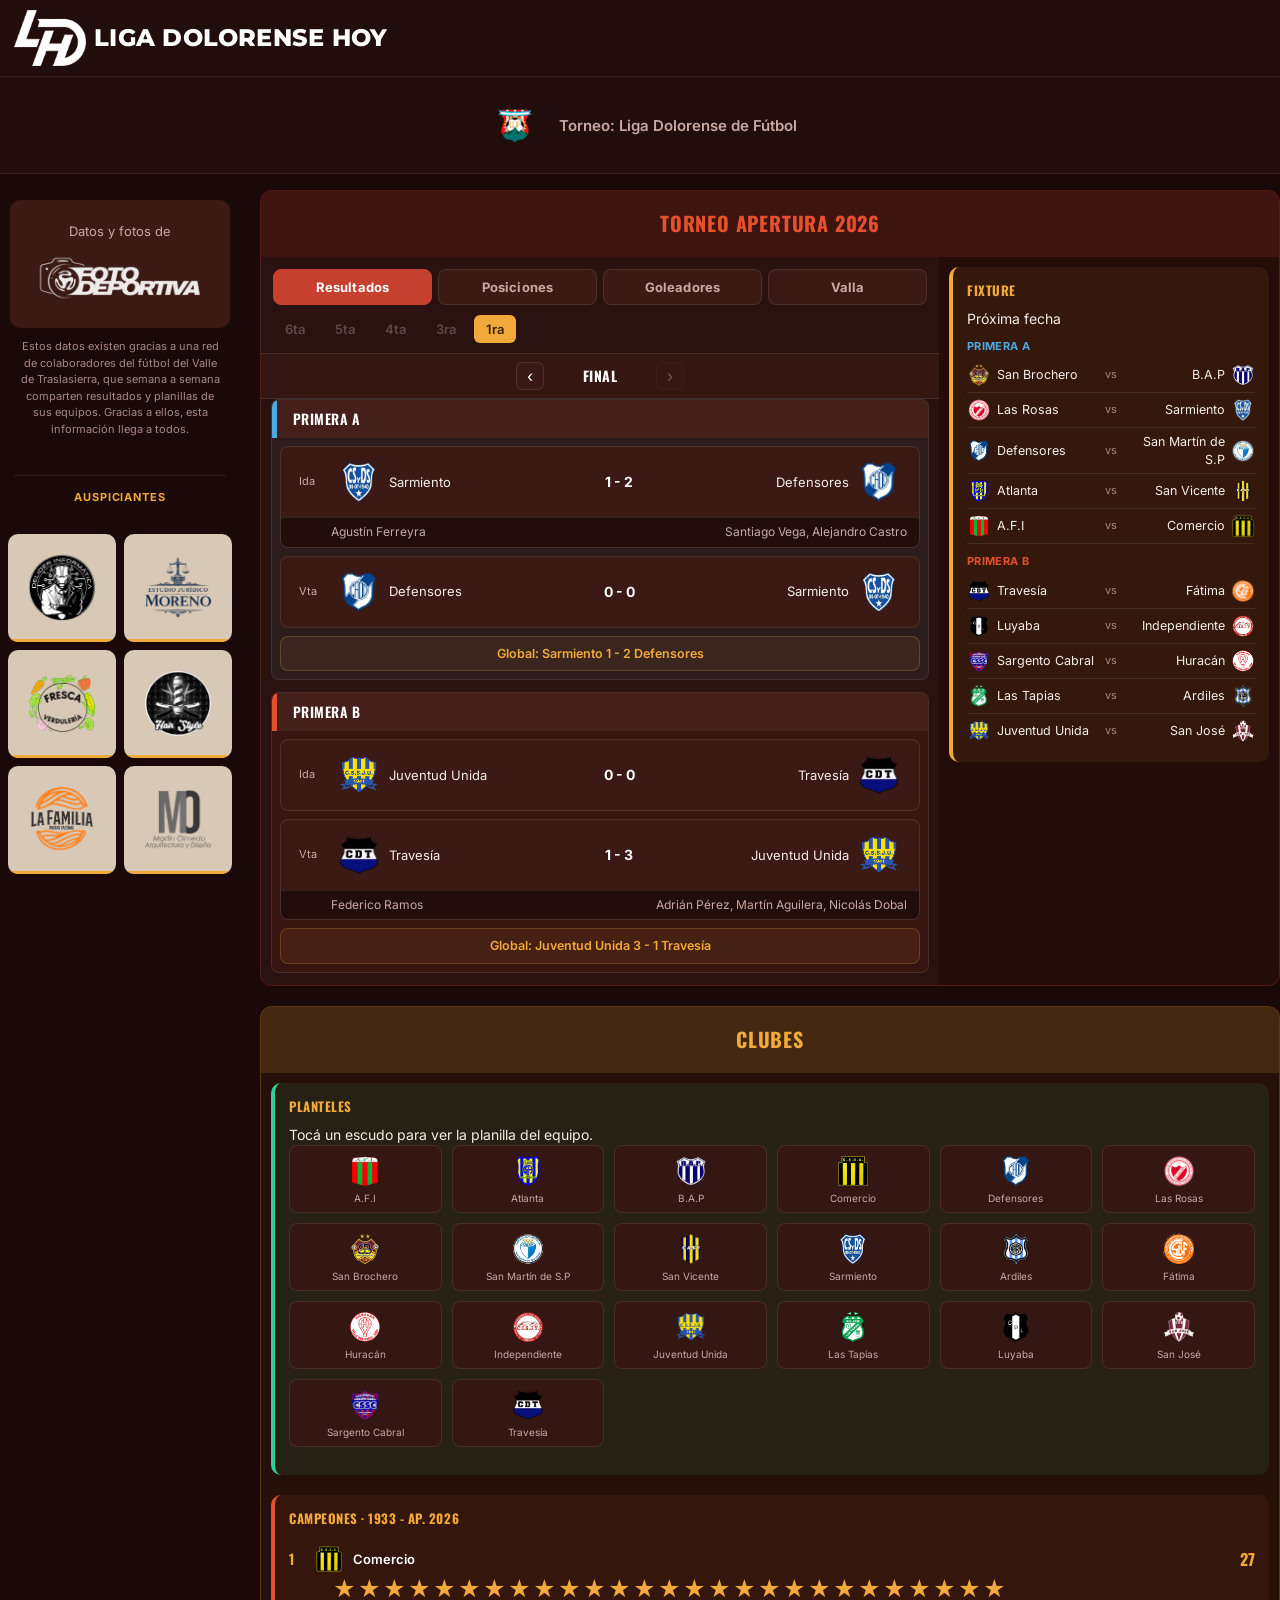
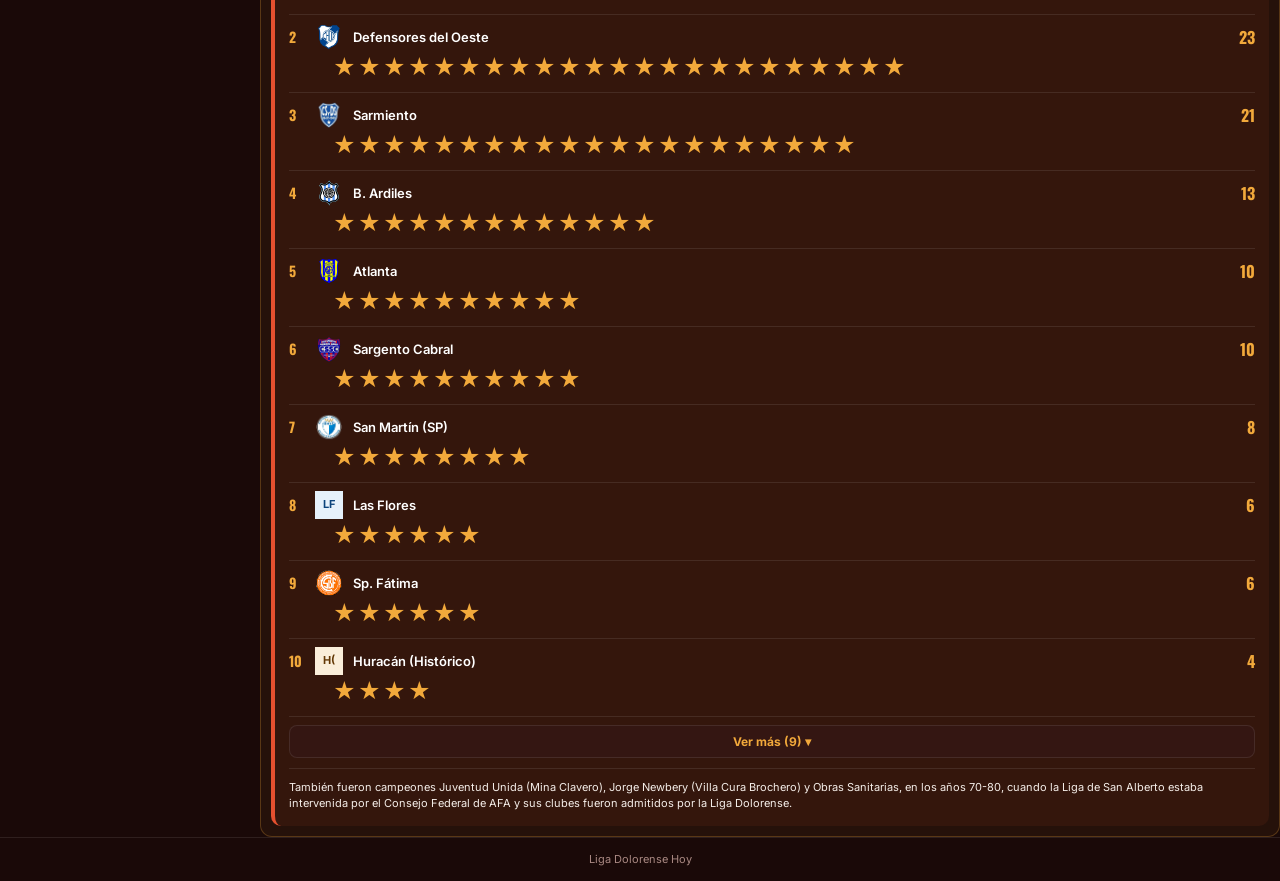
==== index.html @ d15c200b "Add files via upload" ====
<!DOCTYPE html>
<html lang="es">
<head>
<meta charset="UTF-8">
<meta name="viewport" content="width=device-width, initial-scale=1.0">
<meta name="format-detection" content="telephone=no, date=no, address=no, email=no, url=no">
<title>Liga Dolorense Hoy</title>
<link rel="icon" href="favicon.ico" sizes="any">
<link rel="icon" type="image/png" sizes="32x32" href="favicon-32x32.png">
<link rel="icon" type="image/png" sizes="16x16" href="favicon-16x16.png">
<link rel="apple-touch-icon" sizes="180x180" href="apple-touch-icon.png">
<link rel="icon" type="image/png" sizes="192x192" href="android-chrome-192x192.png">
<link rel="icon" type="image/png" sizes="512x512" href="android-chrome-512x512.png">
<link rel="preconnect" href="https://fonts.googleapis.com">
<link rel="preconnect" href="https://fonts.gstatic.com" crossorigin>
<link href="https://fonts.googleapis.com/css2?family=Oswald:wght@500;600;700&family=Montserrat:wght@700;800&family=Inter:wght@400;500;600&display=swap" rel="stylesheet">
<link rel="stylesheet" href="style.css">
</head>
<body>

<header class="site-header">
  <div class="brand">
    <div class="brand-badge"><img id="liga-logo" alt="Liga Dolorense Hoy"></div>
    <span class="brand-name">Liga Dolorense Hoy</span>
  </div>
  <button class="menu-btn" id="menu-btn" aria-label="Más contenido">☰</button>
</header>

<nav class="mobile-dropdown" id="mobile-dropdown">
  <button data-target="inicio">Inicio</button>
  <button data-target="fixture">Fixture</button>
  <button data-target="plantel">Planteles</button>
  <button data-target="campeones">Campeones</button>
</nav>

<div class="torneo-credit">
  <img id="torneo-logo" alt="Liga Dolorense de Fútbol">
  <span>Torneo: Liga Dolorense de Fútbol</span>
</div>

<div class="layout" id="layout">

  <div class="extra-panel col-fd" data-panel="fd">
    <a class="side-card fd-side-card" href="https://www.instagram.com/fotodeportiva.vd/" target="_blank" rel="noopener noreferrer" aria-label="Fotodeportiva en Instagram">
      <span>Datos y fotos de</span>
      <img id="fd-logo-desktop" alt="Fotodeportiva">
    </a>
    <p class="fd-credito">Estos datos existen gracias a una red de colaboradores del fútbol del Valle de Traslasierra, que semana a semana comparten resultados y planillas de sus equipos. Gracias a ellos, esta información llega a todos.</p>
    <div class="sponsors-label">Auspiciantes</div>
    <div class="sponsors-desktop" id="sponsors-desktop"></div>
  </div>

  <div class="torneo-group">
    <div class="group-label torneo-group-label" id="torneo-label"></div>

    <main class="main-col">
      <div class="view-toggle">
        <button data-view="resultados" class="active">Resultados</button>
        <button data-view="posiciones">Posiciones</button>
        <button data-view="goleadores">Goleadores</button>
        <button data-view="valla">Valla</button>
      </div>

      <div id="division-chips" class="division-chips"></div>

      <div id="view-root"></div>
    </main>

    <div class="extra-panel col-fixture" data-panel="fixture">
      <div class="side-card" id="fixture-card"></div>
    </div>
  </div>

  <div class="club-group">
    <div class="group-label club-group-label">Clubes</div>

    <div class="extra-panel col-cumpleanos" data-panel="cumpleanos">
      <div id="cumpleanos-card"></div>
    </div>

    <div class="extra-panel col-plantel" data-panel="plantel">
      <div class="side-card" id="plantel-card"></div>
    </div>

    <div class="extra-panel col-campeones" data-panel="campeones">
      <div class="side-card" id="campeones-card"></div>
    </div>
  </div>

  <p class="fd-credito fd-credito-mobile">Estos datos existen gracias a una red de colaboradores del fútbol del Valle de Traslasierra, que semana a semana comparten resultados y planillas de sus equipos. Gracias a ellos, esta información llega a todos.</p>
  <div class="sponsors-label sponsors-label-mobile">Auspiciantes</div>
  <div class="sponsors-mobile" id="sponsors-mobile"></div>

</div>

<footer class="site-footer">Liga Dolorense Hoy</footer>

<script src="imagenes.js"></script>
<script src="data.js"></script>
<script src="app.js"></script>
</body>
</html>
---- style.css ----
:root{
  --bg:#2A1210;
  --bg-alt:#341612;
  --panel:#3B1A16;
  --panel-alt:#45201B;
  --header:#210D0B;
  --border:rgba(255,255,255,.09);
  --text:#F5EEE9;
  --text-muted:#C9A9A2;
  --text-dim:#A98882;

  --brand-red:#C6402F;
  --brand-red-bright:#E5502F;
  --blue:#4FA8E0;
  --gold:#F2A93B;
  --gold-text:#3A2205;
  --teal:#33CE9B;
  --danger:#FF5C55;

  --sponsor-bg:rgba(233,218,198,.92);
  --sponsor-border:rgba(42,18,16,.14);

  --radius:10px;
  --font: 'Inter', -apple-system, BlinkMacSystemFont, "Segoe UI", Roboto, Helvetica, Arial, sans-serif;
  --font-display: 'Oswald', 'Arial Narrow', sans-serif;
  --font-brand: 'Montserrat', 'Oswald', sans-serif;
}

*{box-sizing:border-box;}

body{
  margin:0;
  font-family:var(--font);
  background:var(--bg);
  color:var(--text);
  font-size:14px;
  line-height:1.4;
}

/* Header */
.site-header{
  display:flex;
  align-items:center;
  justify-content:space-between;
  padding:10px 14px;
  background:var(--header);
  color:#fff;
  position:sticky;
  top:0;
  z-index:10;
  border-bottom:1px solid var(--border);
}
.site-header .brand{display:flex;align-items:center;gap:8px;flex:1;min-width:0;}
.site-header .brand-badge{
  height:32px;width:auto;background:transparent;
  display:flex;align-items:center;justify-content:center;
  overflow:visible;flex-shrink:0;
}
.site-header .brand-badge img{height:100%;width:auto;object-fit:contain;display:block;}
.site-header .brand-name{
  font-weight:800;font-size:15px;letter-spacing:0;font-family:var(--font-brand);
  text-transform:uppercase;white-space:nowrap;overflow:hidden;text-overflow:ellipsis;
}
.menu-btn{background:none;border:none;color:#fff;font-size:20px;cursor:pointer;padding:4px 6px;line-height:1;flex-shrink:0;}

/* Mobile dropdown nav */
.mobile-dropdown{
  display:none;flex-direction:column;background:var(--panel);border-bottom:1px solid var(--border);
  position:fixed;left:0;right:0;z-index:20;max-width:480px;margin:0 auto;
}
.mobile-dropdown.open{display:flex;}
.mobile-dropdown button{
  padding:13px 16px;background:none;border:none;border-bottom:1px solid var(--border);
  color:var(--text);font-family:inherit;font-size:14px;font-weight:600;text-align:left;cursor:pointer;
}
.mobile-dropdown button:last-child{border-bottom:none;}

/* Torneo credit (LDF) - now prominent, not a tiny footnote */
.torneo-credit{
  display:flex;align-items:center;justify-content:center;gap:12px;
  padding:12px 14px;background:var(--header);border-bottom:1px solid var(--border);
  font-size:13px;color:var(--text-muted);font-weight:600;
}
.torneo-credit img{height:44px;width:auto;}

/* Layout: mobile = single column. FD + Cumpleaños always visible; Fixture/Plantel/Campeones hidden until picked from the dropdown */
.layout{max-width:480px;margin:0 auto;display:flex;flex-direction:column;}
.main-col{background:var(--bg);}
.torneo-group,.club-group{display:flex;flex-direction:column;}
.group-label{
  padding:12px 16px 14px;font-family:var(--font-display);font-weight:700;font-size:13px;
  letter-spacing:.05em;text-transform:uppercase;text-align:center;
}
.torneo-group{background:rgba(198,64,47,.06);border:1px solid rgba(198,64,47,.28);border-radius:12px;margin:10px;overflow:hidden;}
.torneo-group-label{background:rgba(198,64,47,.16);color:var(--brand-red-bright);}
.club-group{background:rgba(242,169,59,.05);border:1px solid rgba(242,169,59,.25);border-radius:12px;margin:10px;overflow:hidden;}
.club-group-label{background:rgba(242,169,59,.15);color:var(--gold);}
.extra-panel{border-bottom:6px solid var(--bg-alt);}
.col-fixture,.col-plantel,.col-campeones{display:none;}
.col-fixture.mobile-shown,.col-plantel.mobile-shown,.col-campeones.mobile-shown{display:block;}

.fd-side-card{
  display:flex;flex-direction:column;align-items:center;gap:10px;
  padding:18px 14px;text-align:center;font-size:13px;color:var(--text-muted);
  text-decoration:none;
}
.fd-side-card img{height:40px;width:auto;filter:brightness(0) invert(1);opacity:.92;}

.fd-credito{
  display:none;
  margin:0;padding:0 20px 16px;text-align:center;
  font-size:11.5px;line-height:1.5;color:var(--text-dim);
}
.fd-credito.fd-credito-mobile{
  display:block;padding:20px 24px 18px;
  margin-top:14px;border-top:6px solid var(--bg-alt);
}

.sponsors-label{
  display:none;
  text-align:center;font-size:11px;font-weight:700;text-transform:uppercase;
  letter-spacing:.08em;color:var(--gold);
  padding:2px 20px 8px;border-top:1px solid var(--border);margin:0 14px;
}
.sponsors-label.sponsors-label-mobile{
  display:block;margin:0 24px;padding-top:14px;
}

/* Toggle */
.view-toggle{display:flex;gap:6px;padding:12px 12px 10px;}
.view-toggle button{
  flex:1;padding:9px 4px;border-radius:8px;border:1px solid var(--border);
  background:var(--panel);color:var(--text-muted);font-weight:700;font-size:13px;
  cursor:pointer;font-family:inherit;letter-spacing:.01em;
}
.view-toggle button.active{background:var(--brand-red);border-color:var(--brand-red);color:#fff;}

/* Division chips */
.division-chips{display:flex;gap:6px;padding:0 12px 10px;overflow-x:auto;}
.division-chips .chip{
  padding:5px 12px;border-radius:6px;font-size:13px;white-space:nowrap;
  color:var(--text-muted);cursor:pointer;flex-shrink:0;font-weight:600;
}
.division-chips .chip.active{background:var(--gold);color:var(--gold-text);}
.division-chips .chip.disabled{opacity:.35;cursor:not-allowed;}

/* Fecha switcher */
.fecha-switcher{
  display:flex;align-items:center;justify-content:center;gap:16px;
  padding:8px 12px;background:var(--bg-alt);border-top:1px solid var(--border);border-bottom:1px solid var(--border);
}
.fecha-switcher .fecha-label{font-weight:700;font-size:14px;letter-spacing:.04em;color:#fff;min-width:80px;text-align:center;font-family:var(--font-display);text-transform:uppercase;}
.fecha-arrow{
  background:var(--panel);border:1px solid var(--border);color:#fff;
  width:28px;height:28px;border-radius:6px;font-size:16px;cursor:pointer;
  display:flex;align-items:center;justify-content:center;font-family:inherit;
}
.fecha-arrow:disabled{opacity:.3;cursor:not-allowed;}

/* Category section header */
.cat-header{
  display:flex;align-items:center;justify-content:space-between;
  padding:9px 16px;font-weight:600;font-size:14px;color:#fff;
  background:var(--panel-alt);border-left:5px solid transparent;
  font-family:var(--font-display);letter-spacing:.03em;text-transform:uppercase;
}
.cat-header.cat-A{border-left-color:var(--blue);}
.cat-header.cat-B{border-left-color:var(--brand-red-bright);}
.cat-header .sub{font-weight:600;font-size:11px;opacity:.8;}

/* Match card */
.matches{padding:8px;display:flex;flex-direction:column;gap:8px;}
.match{background:var(--panel);border-radius:8px;overflow:hidden;border:1px solid var(--border);}
.match-row{display:flex;align-items:center;gap:10px;padding:10px 12px;}
.match-row .team{flex:1;font-size:13.5px;}
.match-row .team.away{text-align:right;}
.match-row .score{font-weight:700;padding:0 6px;white-space:nowrap;color:#fff;font-family:var(--font-display);font-size:15px;letter-spacing:.02em;}
.badge{
  width:40px;height:40px;flex-shrink:0;
  display:flex;align-items:center;justify-content:center;font-size:11px;font-weight:700;
  background:transparent;
}
.badge img{width:100%;height:100%;object-fit:contain;}
.scorers{display:flex;justify-content:space-between;padding:6px 12px 6px 40px;font-size:11px;color:var(--text-muted);gap:8px;background:var(--header);border-top:1px solid var(--border);}
.scorers span{flex:1;}
.scorers span.away-scorers{text-align:right;}

.empty-state{padding:28px 16px;text-align:center;color:var(--text-muted);font-size:13px;}

/* Category block wrapper */
.cat-block{border-radius:8px;overflow:hidden;margin:0 10px 12px;border:1px solid var(--border);}
.cat-block.cat-block-A{background:rgba(79,168,224,.07);}
.cat-block.cat-block-B{background:rgba(229,80,47,.07);}

/* Playoff (semifinales / final) */
.playoff-wrap{padding:8px;display:flex;flex-direction:column;gap:14px;}
.playoff-serie{display:flex;flex-direction:column;gap:8px;}
.playoff-serie-label{font-size:11px;font-weight:700;color:var(--gold);text-transform:uppercase;letter-spacing:.03em;}
.playoff-leg-card{margin:0;}
.playoff-leg{display:flex;align-items:center;gap:8px;padding:10px 12px;}
.playoff-leg .leg-tag{width:30px;font-size:11px;color:var(--text-muted);flex-shrink:0;}
.playoff-leg .team{flex:1;font-size:13px;}
.playoff-leg .team.away{text-align:right;}
.playoff-leg .score{font-weight:700;padding:0 6px;color:#fff;white-space:nowrap;}
.playoff-leg .team-tbd{flex:1;color:var(--text-dim);font-style:italic;font-size:12px;}
.playoff-global{padding:8px 12px;font-size:12.5px;font-weight:600;color:var(--gold);background:rgba(242,169,59,.08);border:1px solid rgba(242,169,59,.22);border-radius:8px;text-align:center;}

/* Tables */
.table-scroll{overflow-x:auto;}
table.pos-table{width:100%;border-collapse:collapse;font-size:12px;}
table.pos-table th{
  text-align:center;font-size:10px;color:var(--text-dim);font-weight:700;
  padding:7px 4px;text-transform:uppercase;letter-spacing:.02em;
  border-bottom:1px solid var(--border);background:var(--bg-alt);
}
table.pos-table th.col-equipo{text-align:left;padding-left:10px;}
table.pos-table td{padding:7px 4px;text-align:center;white-space:nowrap;color:var(--text-dim);font-size:11.5px;}
table.pos-table td.col-equipo{text-align:left;padding-left:6px;color:var(--text);font-size:13px;}
table.pos-table td.col-pts{font-weight:700;color:var(--gold);font-size:15px;font-family:var(--font-display);}
table.pos-table tr{background:transparent;border-bottom:1px solid var(--border);}
table.pos-table tr:last-child{border-bottom:none;}
.team-cell{display:flex;align-items:center;gap:8px;}
.team-cell .badge{width:32px;height:32px;}
.club-cell{display:flex;align-items:center;gap:8px;}
.club-cell .badge{width:28px;height:28px;}

.rank-badge{
  display:inline-flex;align-items:center;justify-content:center;
  width:22px;height:22px;border-radius:6px;font-weight:700;color:var(--text-muted);
  background:transparent;
}
.rank-badge.playoff{background:var(--teal);color:#04241A;}
.rank-badge.ascenso{background:var(--gold);color:var(--gold-text);}
.rank-badge.descenso{background:var(--danger);color:#fff;}

.legend{display:flex;align-items:center;gap:8px;padding:8px 16px 14px;font-size:12px;color:var(--text-muted);font-weight:600;background:var(--panel);}
.legend .rank-badge{width:20px;height:20px;}

.section-label{padding:9px 16px;font-weight:600;font-size:13px;background:var(--header);color:var(--gold);letter-spacing:.05em;text-transform:uppercase;font-family:var(--font-display);}
.section-note{padding:6px 16px 10px;font-size:11px;color:var(--text-dim);font-style:italic;background:var(--bg-alt);}

.anual-block{
  margin:14px 10px 4px;border:1px solid rgba(242,169,59,.5);border-radius:10px;overflow:hidden;
  background:rgba(242,169,59,.05);
}
.anual-block .section-label{background:rgba(242,169,59,.16);border-bottom:1px solid rgba(242,169,59,.3);}
.anual-cat-header{
  display:flex;align-items:center;gap:8px;padding:8px 16px;font-weight:700;font-size:13px;color:#fff;
}
.anual-cat-header .dot{width:9px;height:9px;border-radius:50%;flex-shrink:0;}
.anual-cat-header .dot.dot-A{background:var(--blue);}
.anual-cat-header .dot.dot-B{background:var(--brand-red-bright);}

/* Side cards (used in dashboard columns) */
.side-card{padding:14px;border-radius:var(--radius);background:var(--panel);margin:10px;}
.side-card h3{margin:0 0 10px;font-size:13px;text-transform:uppercase;letter-spacing:.04em;color:var(--gold);font-family:var(--font-display);}
.side-card .item{padding:8px 0;border-bottom:1px solid var(--border);}
.side-card .item:last-child{border-bottom:none;}
.side-card .item .titulo{font-weight:600;font-size:13px;color:#fff;}
.side-card .item .meta{font-size:11px;color:var(--text-muted);margin-top:2px;}
.side-card .item .cuerpo{font-size:12px;color:var(--text-muted);margin-top:4px;}

#fixture-card{background:rgba(242,169,59,.08);border-left:4px solid var(--gold);}
#plantel-card{background:rgba(51,206,155,.08);border-left:4px solid var(--teal);}
#campeones-card{background:rgba(229,80,47,.08);border-left:4px solid var(--brand-red-bright);}

.palmares-row{display:flex;align-items:center;gap:10px;}
.palmares-row .palmares-rank{width:16px;font-weight:700;color:var(--gold);font-family:var(--font-display);}
.palmares-row .titulo{flex:1;}
.palmares-row .palmares-count{font-size:11px;color:var(--text-muted);white-space:nowrap;}

.campeones-stars{
  display:none;color:var(--gold);font-size:11px;letter-spacing:1px;line-height:1.6;
  padding-left:44px;word-break:break-all;
}
#campeones-card .palmares-count{font-weight:800;color:var(--gold);font-family:var(--font-display);}

/* Valla menos vencida (vista principal) */
.valla-list{padding:6px 16px 12px;}
.valla-list .palmares-row{padding:8px 0;border-bottom:1px solid var(--border);}
.valla-list .palmares-row:last-child{border-bottom:none;}
.valla-list .titulo{font-weight:600;font-size:13.5px;color:#fff;}
.valla-list .palmares-count{font-size:12px;color:var(--text-muted);white-space:nowrap;}
.valla-list .palmares-row:first-child .palmares-rank,
.valla-list .palmares-row:first-child .palmares-count{color:var(--gold);}

.fixture-cat-label{font-size:11px;font-weight:700;text-transform:uppercase;letter-spacing:.03em;color:var(--text-muted);margin:10px 0 4px;}
.fixture-cat-label:first-child{margin-top:0;}
.fixture-cat-label.cat-A{color:var(--blue);}
.fixture-cat-label.cat-B{color:var(--brand-red-bright);}
.fixture-row{display:flex;align-items:center;gap:6px;padding:5px 0;border-bottom:1px solid var(--border);font-size:12.5px;}
.fixture-row:last-child{border-bottom:none;}
.fixture-row .team{flex:1;}
.fixture-row .team.away{text-align:right;}
.fixture-row .vs{color:var(--text-dim);font-size:11px;padding:0 2px;}

.cumpleanos-card{
  margin:10px;padding:14px 16px;border-radius:var(--radius);
  background:var(--panel);text-align:center;
}
.cumple-fecha{font-family:var(--font-display);font-weight:600;font-size:13px;letter-spacing:.04em;color:#fff;text-transform:uppercase;}
.cumpleanos-card .eyebrow{font-size:14px;font-weight:700;color:var(--gold);margin-top:6px;}
.cumple-note{font-size:10.5px;color:var(--text-dim);font-style:italic;margin-top:2px;margin-bottom:8px;}
.cumple-list{text-align:left;border-top:1px solid var(--border);}
.cumple-row{padding:8px 4px;border-bottom:1px solid var(--border);font-size:13px;color:var(--text-muted);}
.cumple-row:last-child{border-bottom:none;}
.cumple-nombre{font-weight:700;color:#fff;}

.campeones-nota{margin-top:10px;padding-top:10px;border-top:1px solid var(--border);font-size:11px;line-height:1.5;}
.ver-mas-btn{
  width:100%;margin-top:8px;padding:8px;border-radius:8px;border:1px solid var(--border);
  background:var(--bg-alt);color:var(--gold);font-weight:700;font-size:12px;
  cursor:pointer;font-family:inherit;
}

/* Planteles: crest grid */
.plantel-grid{display:grid;grid-template-columns:repeat(4,1fr);gap:10px;}
.plantel-crest-btn{
  display:flex;flex-direction:column;align-items:center;gap:4px;padding:8px 4px;
  border-radius:8px;border:1px solid var(--border);background:var(--bg-alt);
  cursor:pointer;font-family:inherit;color:var(--text-muted);font-size:10px;text-align:center;
}
.plantel-crest-btn.active{border-color:var(--gold);background:rgba(242,169,59,.12);color:#fff;}
.plantel-crest-btn .badge{width:34px;height:34px;}
.plantel-result{margin-top:14px;}
.plantel-result .empty-state{padding:16px 0;}
.plantel-result h4{margin:0 0 8px;font-family:var(--font-display);font-size:14px;color:#fff;text-transform:uppercase;}

.sponsor-card{
  display:flex;align-items:center;justify-content:center;position:relative;
  background:var(--sponsor-bg);border-radius:10px;
  overflow:hidden;aspect-ratio:1/1;
}
.sponsor-card::after{
  content:'';position:absolute;left:0;right:0;bottom:0;height:3px;background:var(--gold);
}
.sponsor-card img{width:68%;height:68%;object-fit:contain;display:block;}

/* Mobile: sponsors en una sola fila, se achican para que entren todos (hoy 6) */
.sponsors-mobile{
  display:flex;flex-wrap:nowrap;justify-content:center;align-items:center;
  gap:5px;padding:18px 6px 8px;
}
.sponsors-mobile .sponsor-card{flex:1 1 0;min-width:0;max-width:78px;}

/* Desktop: sponsors debajo del Fixture, en grilla de 2 columnas cuadradas */
.sponsors-desktop{display:none;}

.site-footer{
  padding:14px 16px;border-top:1px solid var(--border);
  color:var(--text-dim);font-size:11px;text-align:center;
}

/* ===== Desktop: two-column fallback (medium width) ===== */
@media (min-width:860px){
  body{background:#1A0908;}
  .site-header .brand-badge{height:56px;}
  .site-header .brand-name{font-size:24px;letter-spacing:.01em;white-space:normal;}
  .torneo-credit{padding:16px;font-size:15px;}
  .torneo-credit img{height:64px;}
  .campeones-stars{display:block;font-size:22px;line-height:1.5;letter-spacing:2px;}
  .campeones-bar-wrap{display:none;}
  #campeones-card .palmares-count{font-size:16px !important;}
  .mobile-dropdown{display:none !important;}
  .col-fixture,.col-plantel,.col-campeones{display:block;}
  .layout{
    max-width:1180px;
    display:grid;
    grid-template-columns:220px 1fr;
    grid-template-areas:
      "fd torneo"
      "fd club";
    gap:20px;
    align-items:start;
    padding-top:16px;
  }
  .col-fd{grid-area:fd;}
  .torneo-group{grid-area:torneo;margin:0;}
  .club-group{grid-area:club;margin:0;}

  .torneo-group{
    display:grid;
    grid-template-columns:1fr 320px;
    grid-template-areas:
      "label label"
      "main fixture";
  }
  .main-col{grid-area:main;border-radius:0;overflow:hidden;}
  .col-fixture{grid-area:fixture;}
  .torneo-group-label{grid-area:label;font-size:20px;padding:18px 16px 20px;letter-spacing:.04em;}
  .club-group-label{font-size:20px;padding:18px 16px 20px;letter-spacing:.04em;}

  .club-group{display:block;}

  /* Sponsors: mobile row oculto, en desktop van bajo Fotodeportiva en grilla 2x2 (cajas cuadradas) */
  .sponsors-mobile{display:none;}
  .sponsors-desktop{
    display:grid;grid-template-columns:1fr 1fr;gap:8px;
    padding:14px 8px 4px;margin-top:6px;
  }

  .extra-panel{display:block !important;border-bottom:none;overflow:hidden;}
  .fd-strip{display:none;}
  .fd-side-card{
    display:flex;flex-direction:column;align-items:center;gap:10px;
    padding:22px 14px;text-align:center;font-size:13px;color:var(--text-muted);
  }
  .fd-side-card img{height:56px;width:auto;filter:brightness(0) invert(1);opacity:.92;}
  .fd-credito{padding:0 16px 16px;font-size:11px;display:block;}
  .fd-credito.fd-credito-mobile{display:none;}
  .sponsors-label{display:block;margin-top:22px;padding-top:14px;}
  .sponsors-label.sponsors-label-mobile{display:none;}
  .menu-btn{display:none;}

  .match-row .team{font-size:15px;}
  .match-row .score{font-size:16px;}
  .badge{width:44px;height:44px;}
  .team-cell .badge{width:34px;height:34px;}
  table.pos-table td{font-size:13px;padding:9px 6px;}
  table.pos-table td.col-equipo{font-size:14.5px;}
  table.pos-table td.col-pts{font-size:16px;}
  .match-row{padding:13px 18px;}
  .playoff-leg{padding:13px 18px;}
  .scorers{padding-left:50px;font-size:12px;}
}

/* ===== Desktop: wide dashboard ===== */
@media (min-width:1150px){
  .layout{
    max-width:1320px;
    grid-template-columns:240px 1fr;
  }
  .torneo-group{grid-template-columns:1fr 340px;}
  .col-plantel .plantel-grid{grid-template-columns:repeat(6,1fr);}
}
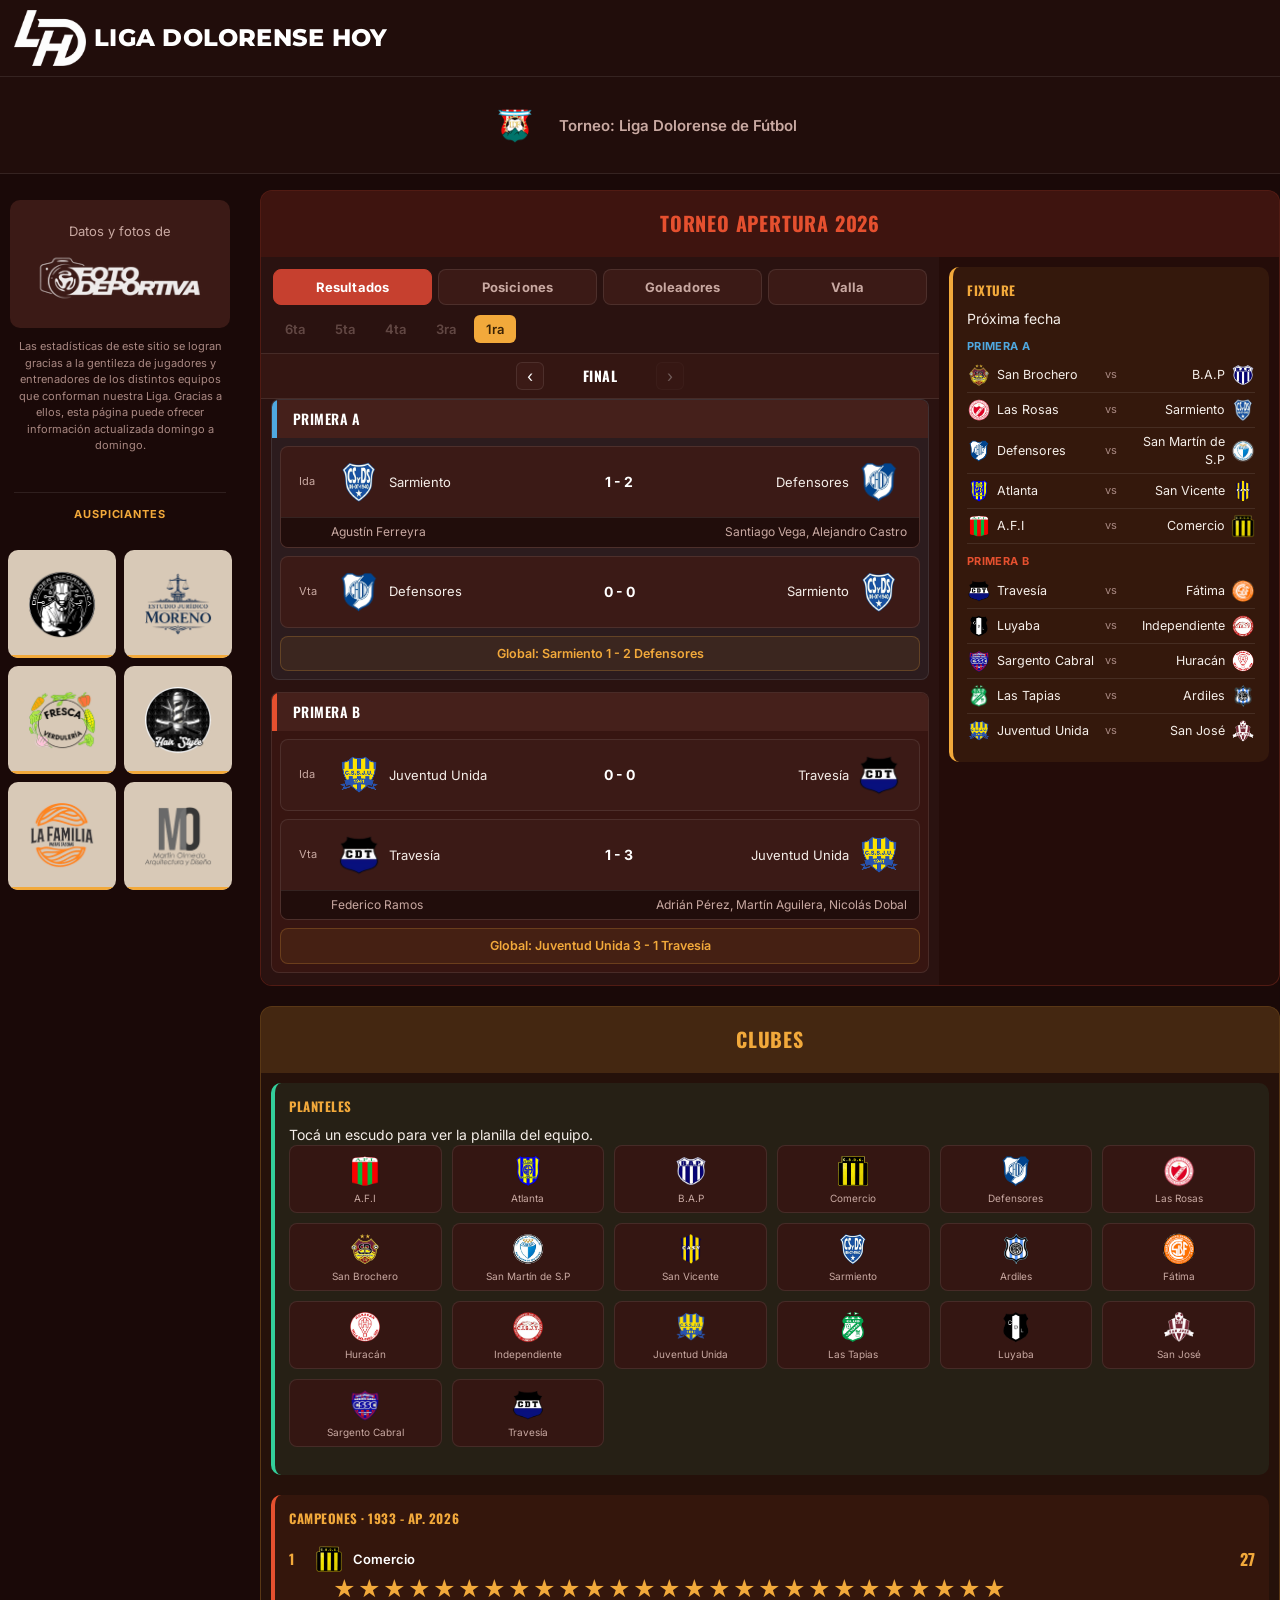
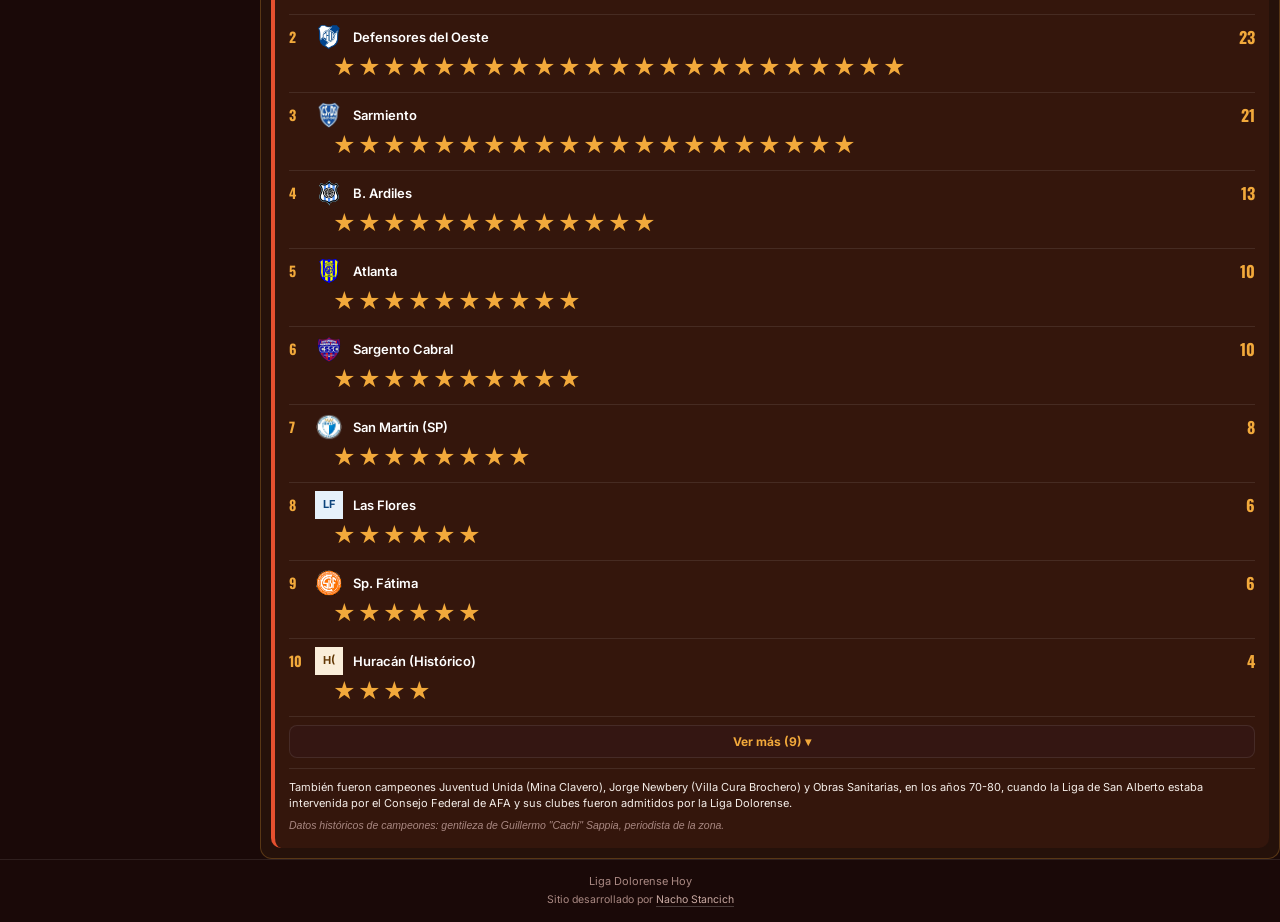
==== commit 2eee9d9c: "Add files via upload" ====
--- a/index.html
+++ b/index.html
@@ -4,7 +4,18 @@
 <meta charset="UTF-8">
 <meta name="viewport" content="width=device-width, initial-scale=1.0">
 <meta name="format-detection" content="telephone=no, date=no, address=no, email=no, url=no">
-<title>Liga Dolorense Hoy</title>
+<title>Liga Dolorense Hoy | Resultados, Posiciones y Fixture del Fútbol de Villa Dolores</title>
+<meta name="description" content="Resultados, tabla de posiciones, goleadores y fixture del fútbol amateur de Villa Dolores y el Valle de Traslasierra. Torneo Apertura y Clausura 2026 de la Liga Dolorense de Fútbol.">
+<link rel="canonical" href="https://ligadolorensehoy.com.ar/">
+
+<meta property="og:type" content="website">
+<meta property="og:url" content="https://ligadolorensehoy.com.ar/">
+<meta property="og:title" content="Liga Dolorense Hoy | Resultados y Posiciones del Fútbol de Villa Dolores">
+<meta property="og:description" content="Resultados, posiciones, goleadores y fixture del fútbol amateur de Villa Dolores y el Valle de Traslasierra.">
+<meta property="og:image" content="https://ligadolorensehoy.com.ar/android-chrome-512x512.png">
+<meta property="og:locale" content="es_AR">
+<meta name="twitter:card" content="summary">
+
 <link rel="icon" href="favicon.ico" sizes="any">
 <link rel="icon" type="image/png" sizes="32x32" href="favicon-32x32.png">
 <link rel="icon" type="image/png" sizes="16x16" href="favicon-16x16.png">
@@ -45,7 +56,7 @@
       <span>Datos y fotos de</span>
       <img id="fd-logo-desktop" alt="Fotodeportiva">
     </a>
-    <p class="fd-credito">Estos datos existen gracias a una red de colaboradores del fútbol del Valle de Traslasierra, que semana a semana comparten resultados y planillas de sus equipos. Gracias a ellos, esta información llega a todos.</p>
+    <p class="fd-credito">Las estadísticas de este sitio se logran gracias a la gentileza de jugadores y entrenadores de los distintos equipos que conforman nuestra Liga. Gracias a ellos, esta página puede ofrecer información actualizada domingo a domingo.</p>
     <div class="sponsors-label">Auspiciantes</div>
     <div class="sponsors-desktop" id="sponsors-desktop"></div>
   </div>
@@ -87,13 +98,16 @@
     </div>
   </div>
 
-  <p class="fd-credito fd-credito-mobile">Estos datos existen gracias a una red de colaboradores del fútbol del Valle de Traslasierra, que semana a semana comparten resultados y planillas de sus equipos. Gracias a ellos, esta información llega a todos.</p>
+  <p class="fd-credito fd-credito-mobile">Las estadísticas de este sitio se logran gracias a la gentileza de jugadores y entrenadores de los distintos equipos que conforman nuestra Liga. Gracias a ellos, esta página puede ofrecer información actualizada domingo a domingo.</p>
   <div class="sponsors-label sponsors-label-mobile">Auspiciantes</div>
   <div class="sponsors-mobile" id="sponsors-mobile"></div>
 
 </div>
 
-<footer class="site-footer">Liga Dolorense Hoy</footer>
+<footer class="site-footer">
+  <div>Liga Dolorense Hoy</div>
+  <div class="footer-credito">Sitio desarrollado por <a href="https://www.instagram.com/nacho.stancich/" target="_blank" rel="noopener noreferrer">Nacho Stancich</a></div>
+</footer>
 
 <script src="imagenes.js"></script>
 <script src="data.js"></script>
--- a/style.css
+++ b/style.css
@@ -307,6 +307,7 @@
 .cumple-nombre{font-weight:700;color:#fff;}
 
 .campeones-nota{margin-top:10px;padding-top:10px;border-top:1px solid var(--border);font-size:11px;line-height:1.5;}
+.campeones-credito{margin-top:6px;font-size:10.5px;line-height:1.5;color:var(--text-dim);font-style:italic;}
 .ver-mas-btn{
   width:100%;margin-top:8px;padding:8px;border-radius:8px;border:1px solid var(--border);
   background:var(--bg-alt);color:var(--gold);font-weight:700;font-size:12px;
@@ -350,6 +351,9 @@
   padding:14px 16px;border-top:1px solid var(--border);
   color:var(--text-dim);font-size:11px;text-align:center;
 }
+.footer-credito{margin-top:4px;font-size:10.5px;}
+.footer-credito a{color:var(--text-muted);text-decoration:none;border-bottom:1px solid rgba(255,255,255,.2);}
+.footer-credito a:hover{color:var(--gold);border-color:var(--gold);}
 
 /* ===== Desktop: two-column fallback (medium width) ===== */
 @media (min-width:860px){
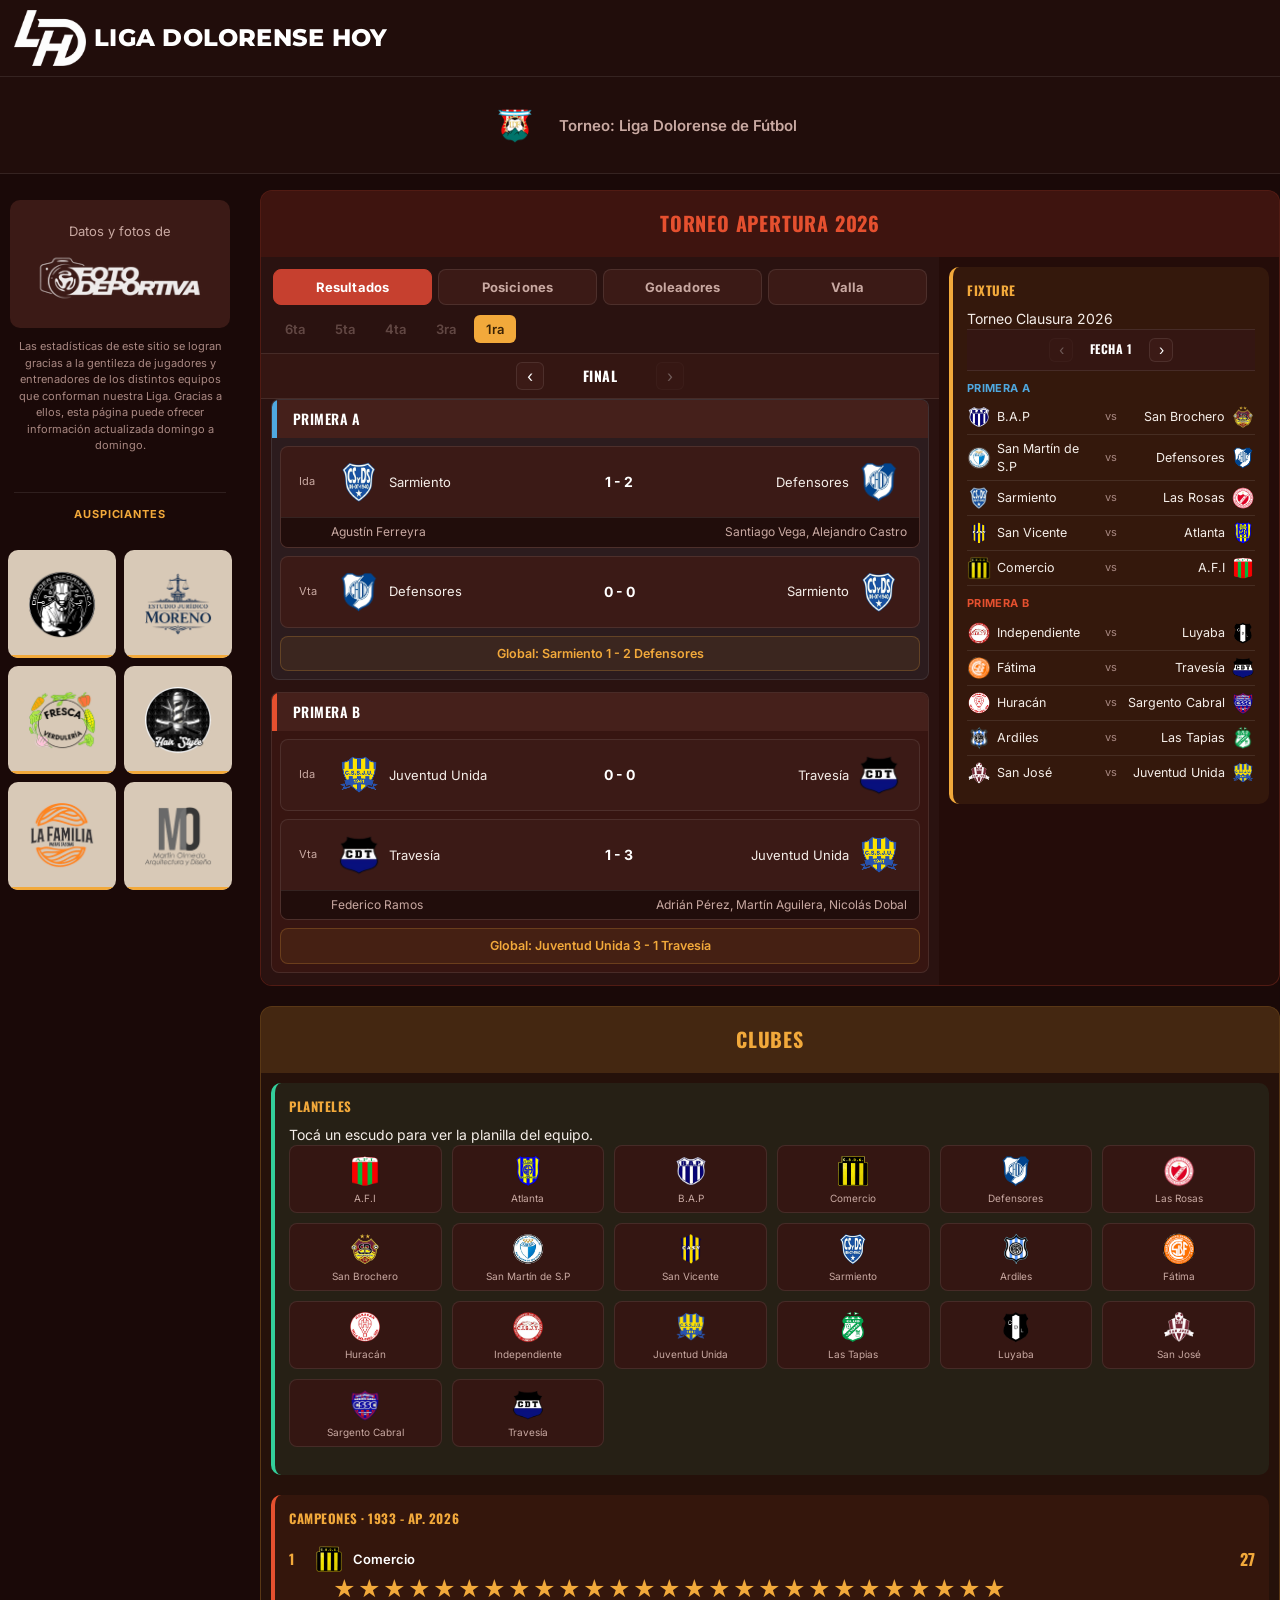
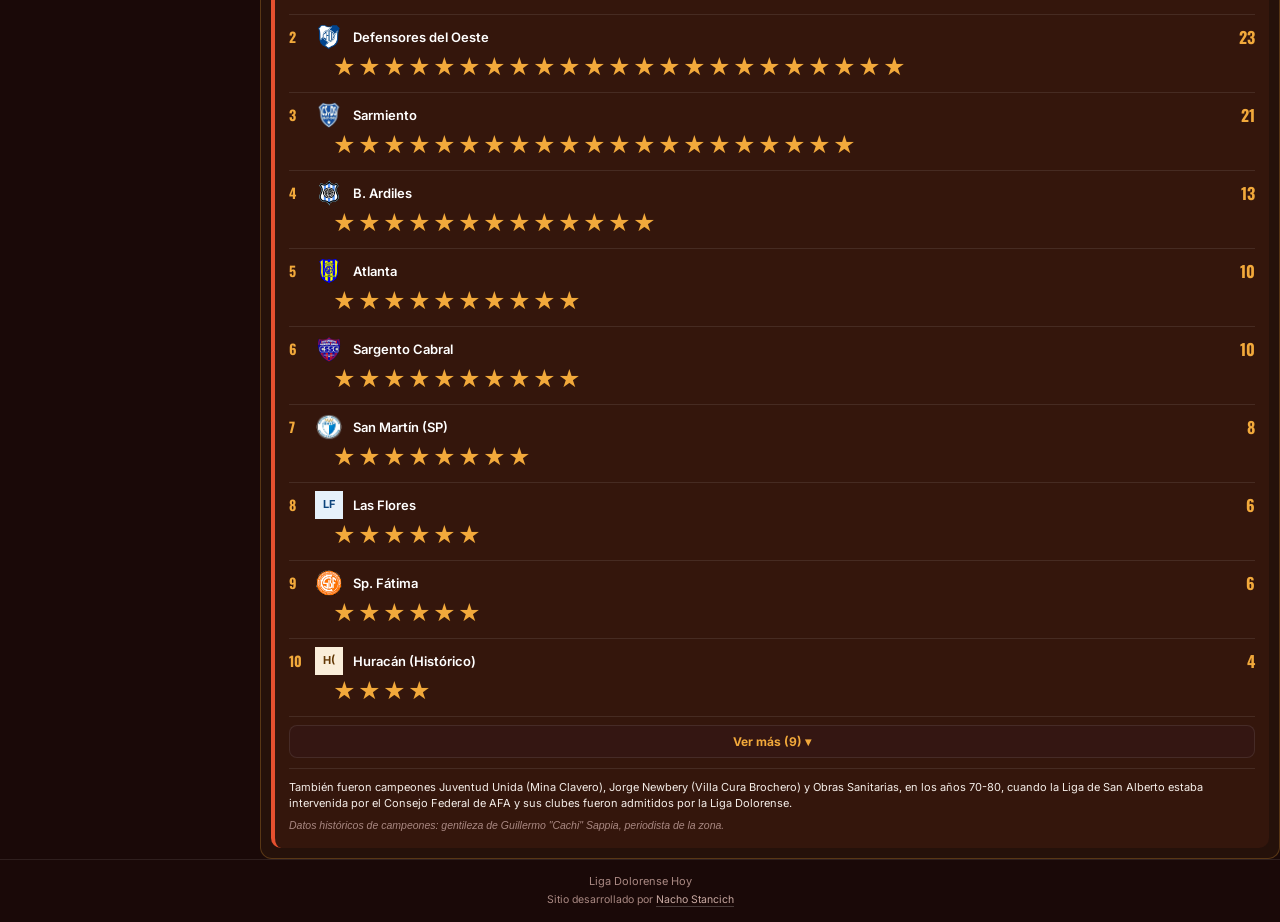
==== commit 046200dd: "Add files via upload" ====
--- a/index.html
+++ b/index.html
@@ -1,6 +1,14 @@
 <!DOCTYPE html>
 <html lang="es">
 <head>
+<!-- Google tag (gtag.js) -->
+<script async src="https://www.googletagmanager.com/gtag/js?id=G-EW9B94F64M"></script>
+<script>
+  window.dataLayer = window.dataLayer || [];
+  function gtag(){dataLayer.push(arguments);}
+  gtag('js', new Date());
+  gtag('config', 'G-EW9B94F64M');
+</script>
 <meta charset="UTF-8">
 <meta name="viewport" content="width=device-width, initial-scale=1.0">
 <meta name="format-detection" content="telephone=no, date=no, address=no, email=no, url=no">
--- a/style.css
+++ b/style.css
@@ -156,6 +156,10 @@
   display:flex;align-items:center;justify-content:center;font-family:inherit;
 }
 .fecha-arrow:disabled{opacity:.3;cursor:not-allowed;}
+
+.fixture-fecha-switcher{gap:10px;padding:8px;margin:0 0 4px;}
+.fixture-fecha-switcher .fecha-label{min-width:56px;font-size:12px;}
+.fixture-fecha-switcher .fecha-arrow{width:24px;height:24px;font-size:14px;}
 
 /* Category section header */
 .cat-header{
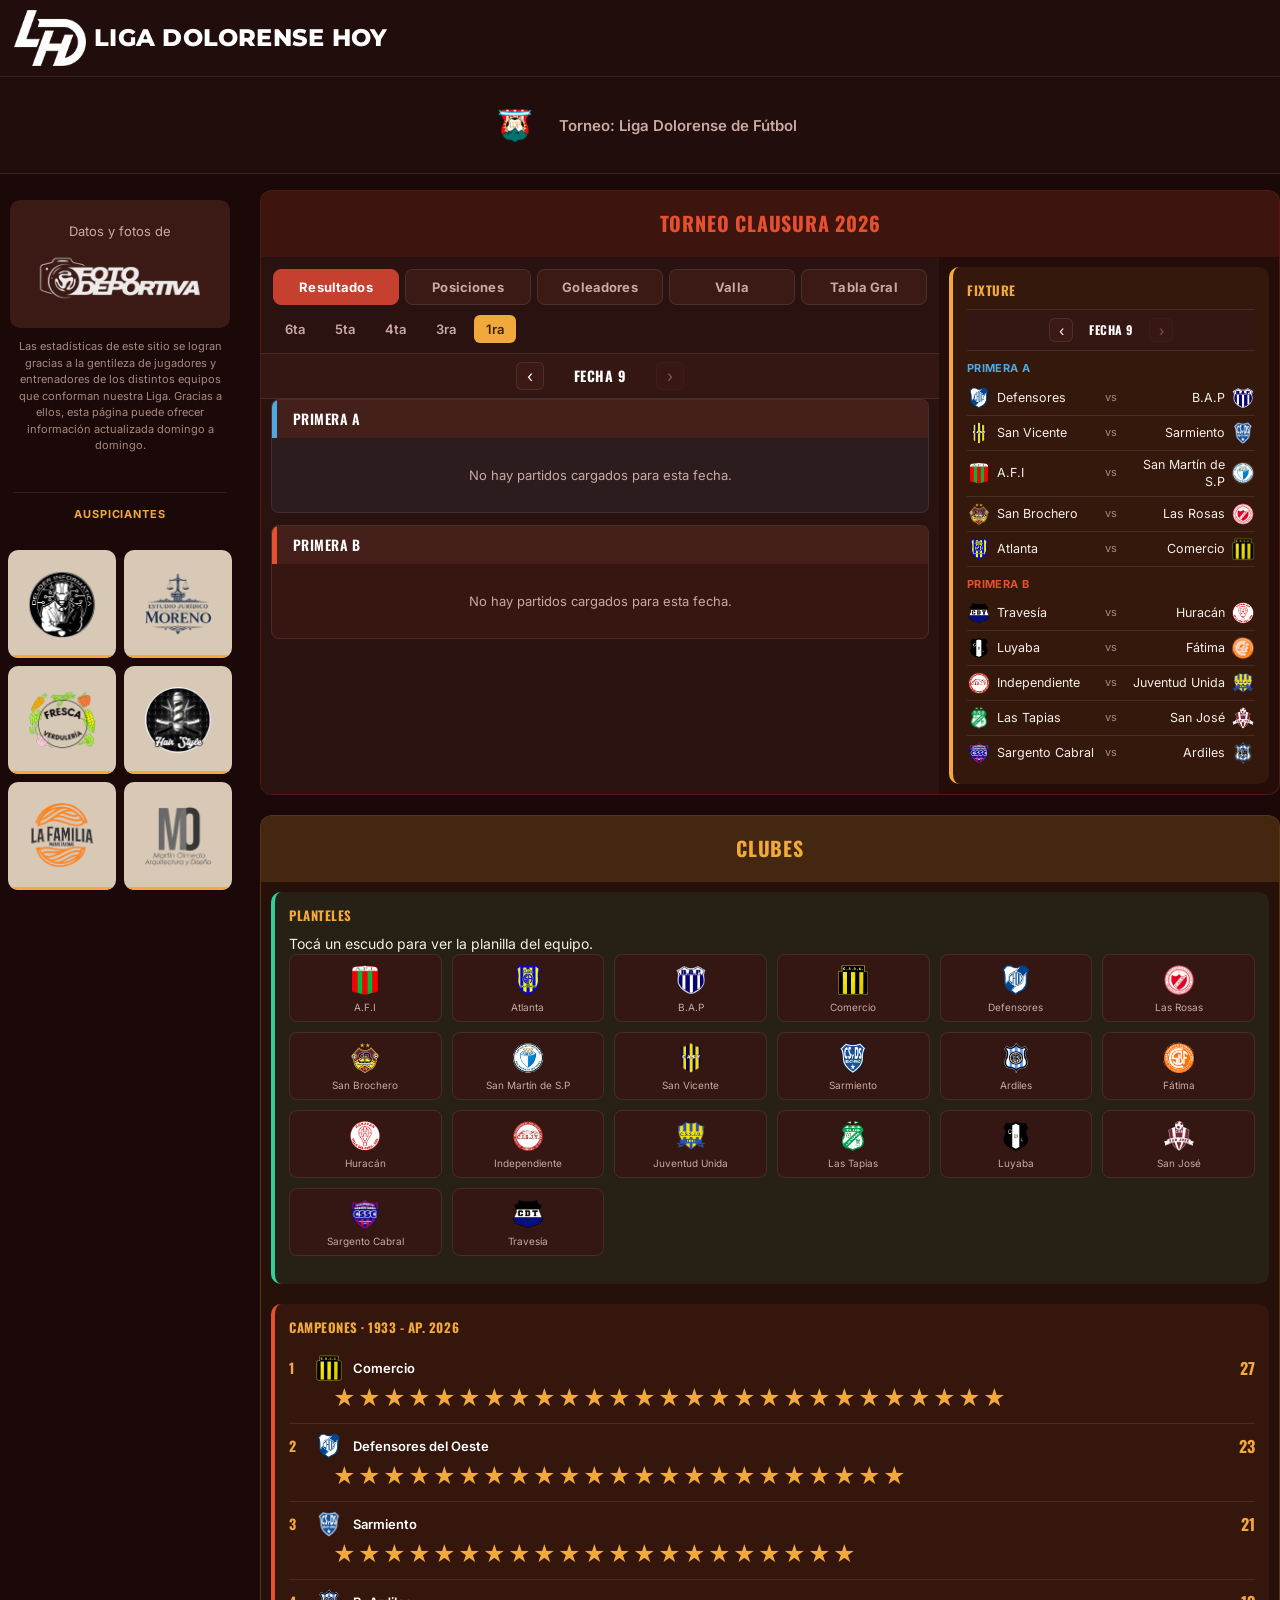
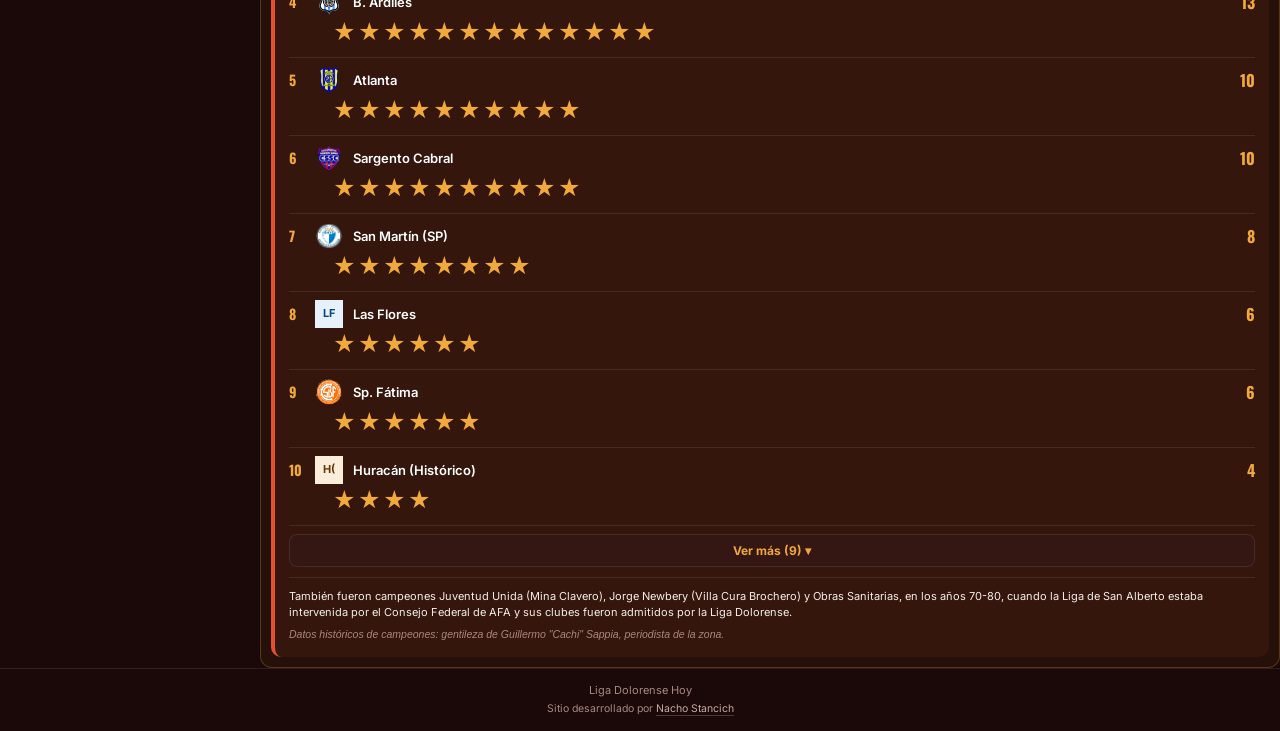
==== commit 75625736: "Add files via upload" ====
--- a/index.html
+++ b/index.html
@@ -78,6 +78,7 @@
         <button data-view="posiciones">Posiciones</button>
         <button data-view="goleadores">Goleadores</button>
         <button data-view="valla">Valla</button>
+        <button data-view="sumatoria">Tabla Gral</button>
       </div>
 
       <div id="division-chips" class="division-chips"></div>
--- a/style.css
+++ b/style.css
@@ -175,6 +175,9 @@
 /* Match card */
 .matches{padding:8px;display:flex;flex-direction:column;gap:8px;}
 .match{background:var(--panel);border-radius:8px;overflow:hidden;border:1px solid var(--border);}
+.match.match-suspendido{border-color:rgba(242,169,59,.5);background:rgba(242,169,59,.05);}
+.score-suspendido{font-size:11px;font-weight:700;letter-spacing:.04em;color:var(--gold);white-space:nowrap;}
+.match-nota{padding:6px 12px 8px;font-size:11px;font-style:italic;color:var(--gold);border-top:1px solid var(--border);}
 .match-row{display:flex;align-items:center;gap:10px;padding:10px 12px;}
 .match-row .team{flex:1;font-size:13.5px;}
 .match-row .team.away{text-align:right;}
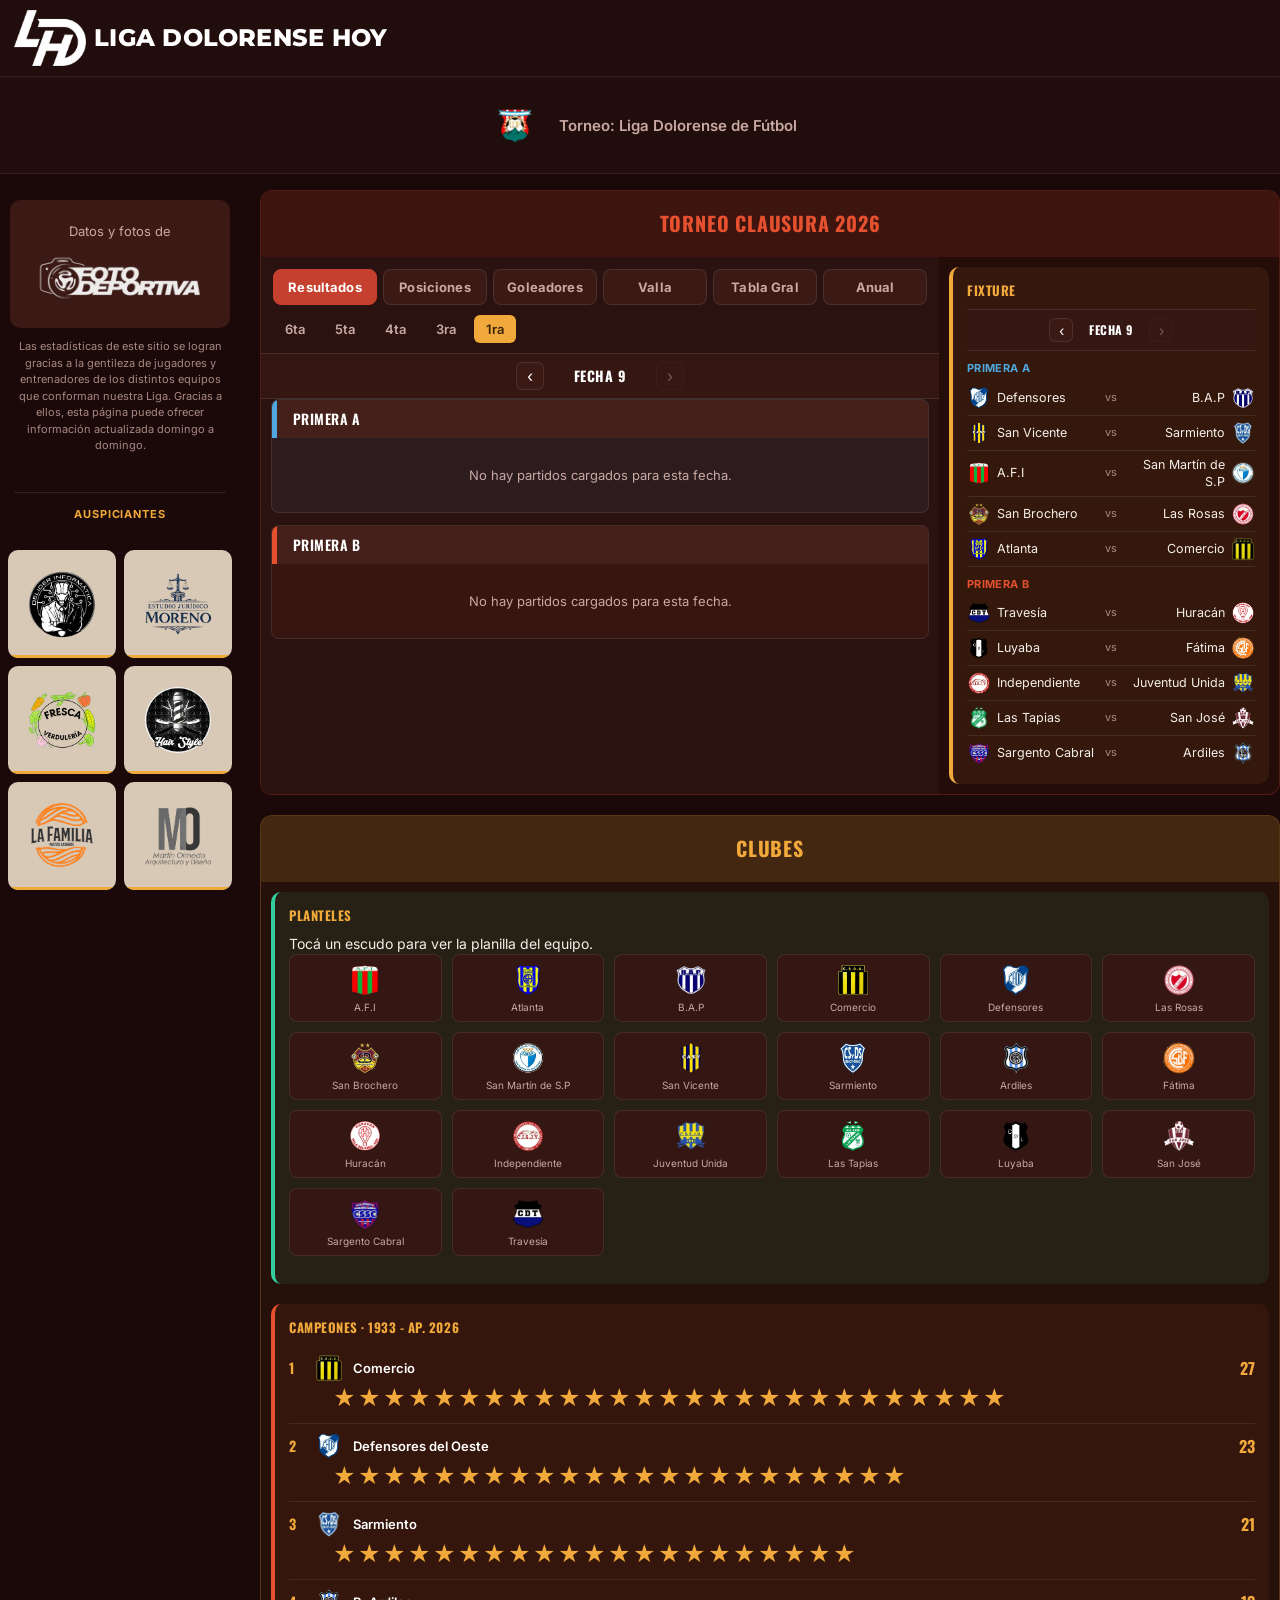
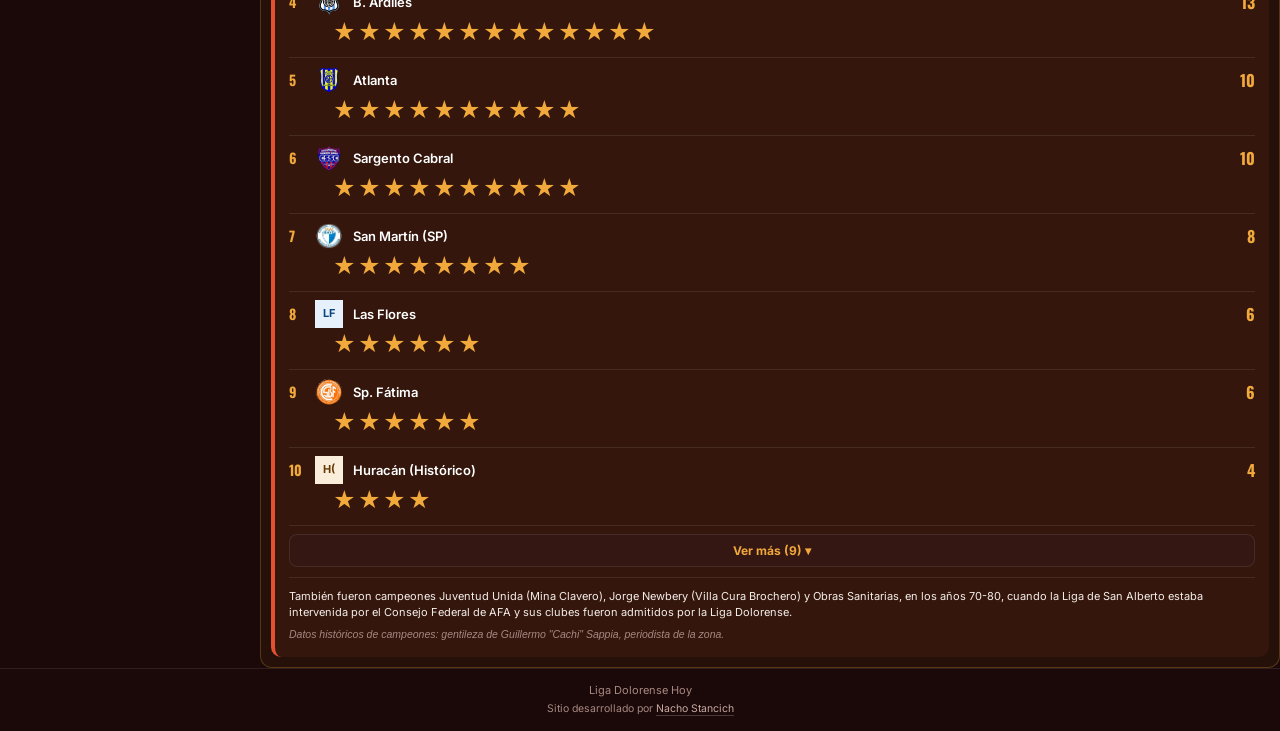
==== commit c2faf109: "Add files via upload" ====
--- a/index.html
+++ b/index.html
@@ -79,6 +79,7 @@
         <button data-view="goleadores">Goleadores</button>
         <button data-view="valla">Valla</button>
         <button data-view="sumatoria">Tabla Gral</button>
+        <button data-view="anual">Anual</button>
       </div>
 
       <div id="division-chips" class="division-chips"></div>
--- a/style.css
+++ b/style.css
@@ -127,7 +127,7 @@
 }
 
 /* Toggle */
-.view-toggle{display:flex;gap:6px;padding:12px 12px 10px;}
+.view-toggle{display:flex;flex-wrap:wrap;gap:6px;padding:12px 12px 10px;}
 .view-toggle button{
   flex:1;padding:9px 4px;border-radius:8px;border:1px solid var(--border);
   background:var(--panel);color:var(--text-muted);font-weight:700;font-size:13px;
@@ -177,6 +177,7 @@
 .match{background:var(--panel);border-radius:8px;overflow:hidden;border:1px solid var(--border);}
 .match.match-suspendido{border-color:rgba(242,169,59,.5);background:rgba(242,169,59,.05);}
 .score-suspendido{font-size:11px;font-weight:700;letter-spacing:.04em;color:var(--gold);white-space:nowrap;}
+.score-sin-resultado{font-weight:700;padding:0 6px;color:var(--gold);font-family:var(--font-display);font-size:18px;white-space:nowrap;}
 .match-nota{padding:6px 12px 8px;font-size:11px;font-style:italic;color:var(--gold);border-top:1px solid var(--border);}
 .match-row{display:flex;align-items:center;gap:10px;padding:10px 12px;}
 .match-row .team{flex:1;font-size:13.5px;}
@@ -240,7 +241,9 @@
 .rank-badge.ascenso{background:var(--gold);color:var(--gold-text);}
 .rank-badge.descenso{background:var(--danger);color:#fff;}
 
-.legend{display:flex;align-items:center;gap:8px;padding:8px 16px 14px;font-size:12px;color:var(--text-muted);font-weight:600;background:var(--panel);}
+.legend{display:flex;align-items:center;flex-wrap:wrap;gap:6px 14px;padding:8px 16px 14px;font-size:12px;color:var(--text-muted);font-weight:600;background:var(--panel);}
+.legend-item{display:inline-flex;align-items:center;gap:7px;}
+.clasif-badge{display:inline-flex;align-items:center;justify-content:center;flex:0 0 17px;width:17px;height:17px;border-radius:50%;background:var(--gold);color:var(--gold-text);font-size:11px;font-weight:800;line-height:1;}
 .legend .rank-badge{width:20px;height:20px;}
 
 .section-label{padding:9px 16px;font-weight:600;font-size:13px;background:var(--header);color:var(--gold);letter-spacing:.05em;text-transform:uppercase;font-family:var(--font-display);}
@@ -444,3 +447,50 @@
   .torneo-group{grid-template-columns:1fr 340px;}
   .col-plantel .plantel-grid{grid-template-columns:repeat(6,1fr);}
 }
+
+
+/* ===== Llave de semifinales (vista Posiciones) ===== */
+.llave{margin:10px 12px 14px;padding:12px 12px 10px;border-radius:12px;
+  background:rgba(233,218,198,.94);border:1px solid rgba(58,34,5,.18);}
+.llave-titulo{display:flex;align-items:center;justify-content:space-between;gap:8px;
+  margin-bottom:10px;font-family:var(--font-display);font-size:14px;font-weight:700;
+  letter-spacing:.04em;text-transform:uppercase;color:#3A2205;}
+.llave-estado{font-family:var(--font-body,inherit);font-size:10.5px;font-weight:700;
+  letter-spacing:.03em;text-transform:uppercase;padding:3px 8px;border-radius:999px;
+  background:rgba(58,34,5,.12);color:#6B4A1C;}
+.llave-ok .llave-estado{background:var(--gold);color:var(--gold-text);}
+.llave-grilla{display:grid;grid-template-columns:1fr;gap:10px;}
+.llave-serie{padding:8px 10px;border-radius:9px;background:rgba(255,255,255,.55);
+  border:1px solid rgba(58,34,5,.12);}
+.llave-serie-label{font-size:10.5px;font-weight:800;letter-spacing:.06em;text-transform:uppercase;
+  color:#8A6A3A;margin-bottom:6px;}
+.llave-slot{display:flex;align-items:center;gap:8px;min-height:30px;}
+.llave-slot .badge{width:26px;height:26px;flex:0 0 26px;}
+.llave-pos{flex:0 0 22px;font-family:var(--font-display);font-size:13px;font-weight:700;color:#8A6A3A;}
+.llave-nombre{font-size:13.5px;font-weight:600;color:#2E1A06;}
+.llave-slot-vacio .llave-nombre{color:#9C8468;font-style:italic;font-weight:500;}
+.llave-escudo-vacio{width:26px;height:26px;flex:0 0 26px;border-radius:50%;
+  border:1.5px dashed rgba(58,34,5,.3);}
+.llave-vs{margin:2px 0 2px 30px;font-size:10.5px;font-weight:800;letter-spacing:.08em;
+  text-transform:uppercase;color:#A98C63;}
+.llave-nota{margin-top:9px;font-size:11px;font-style:italic;color:#7A5E38;}
+@media (min-width:720px){ .llave-grilla{grid-template-columns:1fr 1fr;gap:12px;} }
+
+/* ===== Quita de puntos en la Tabla Anual ===== */
+.quita-badge{display:inline-flex;align-items:center;justify-content:center;flex:0 0 auto;
+  margin-left:2px;padding:1px 6px;border-radius:999px;background:rgba(214,69,69,.22);
+  border:1px solid rgba(214,69,69,.45);color:#F3B6B6;font-size:10.5px;font-weight:800;line-height:1.5;}
+
+/* ===== Ver tabla completa (goleadores) ===== */
+.pos-table tr.gol-oculto{display:none;}
+.pos-table.mostrar-todos tr.gol-oculto{display:table-row;}
+.ver-todos{display:block;width:calc(100% - 32px);margin:10px 16px 14px;padding:9px 12px;
+  border-radius:9px;cursor:pointer;background:rgba(242,169,59,.12);
+  border:1px solid rgba(242,169,59,.4);color:var(--gold);
+  font-family:inherit;font-size:12px;font-weight:700;letter-spacing:.02em;}
+.ver-todos:hover{background:rgba(242,169,59,.2);}
+
+/* ===== Pestañas: tres por fila en celular (dos filas parejas) ===== */
+@media (max-width:719px){
+  .view-toggle button{flex:1 1 calc((100% - 12px) / 3);min-width:0;padding-left:4px;padding-right:4px;}
+}
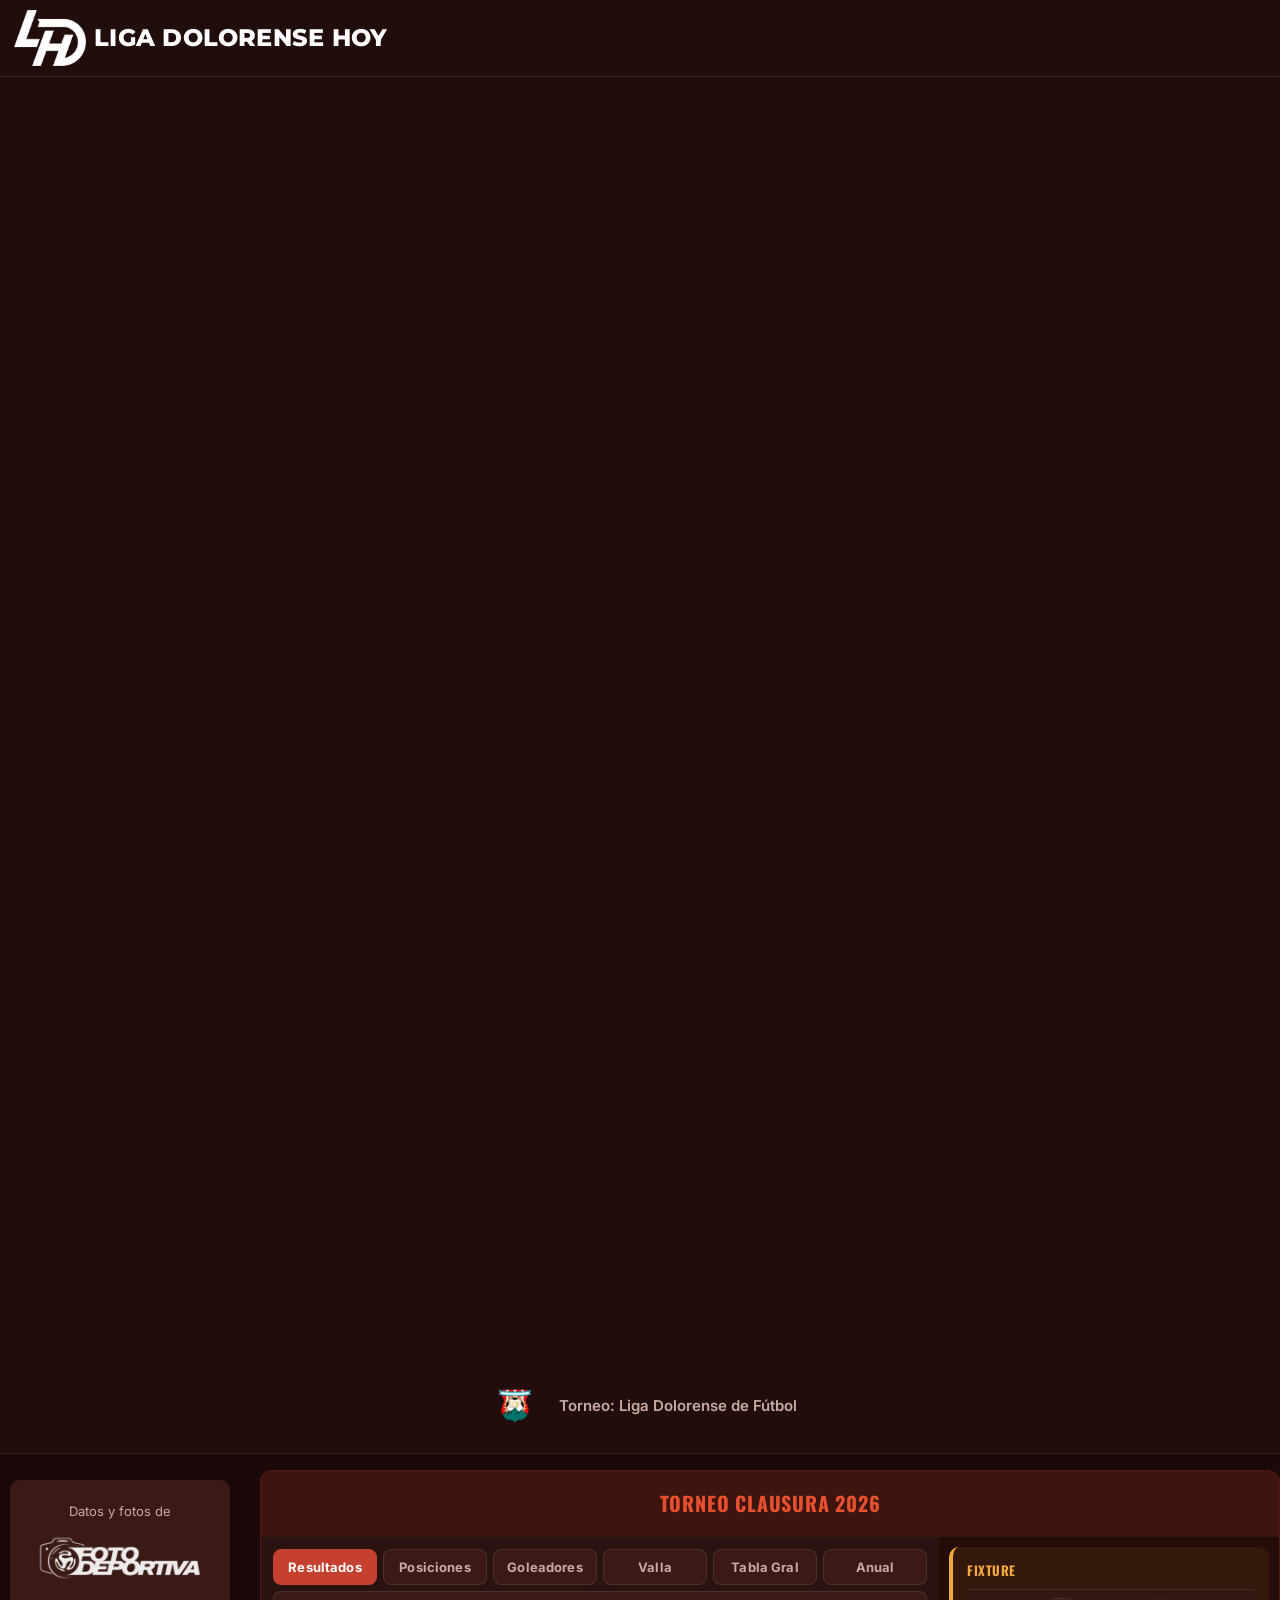
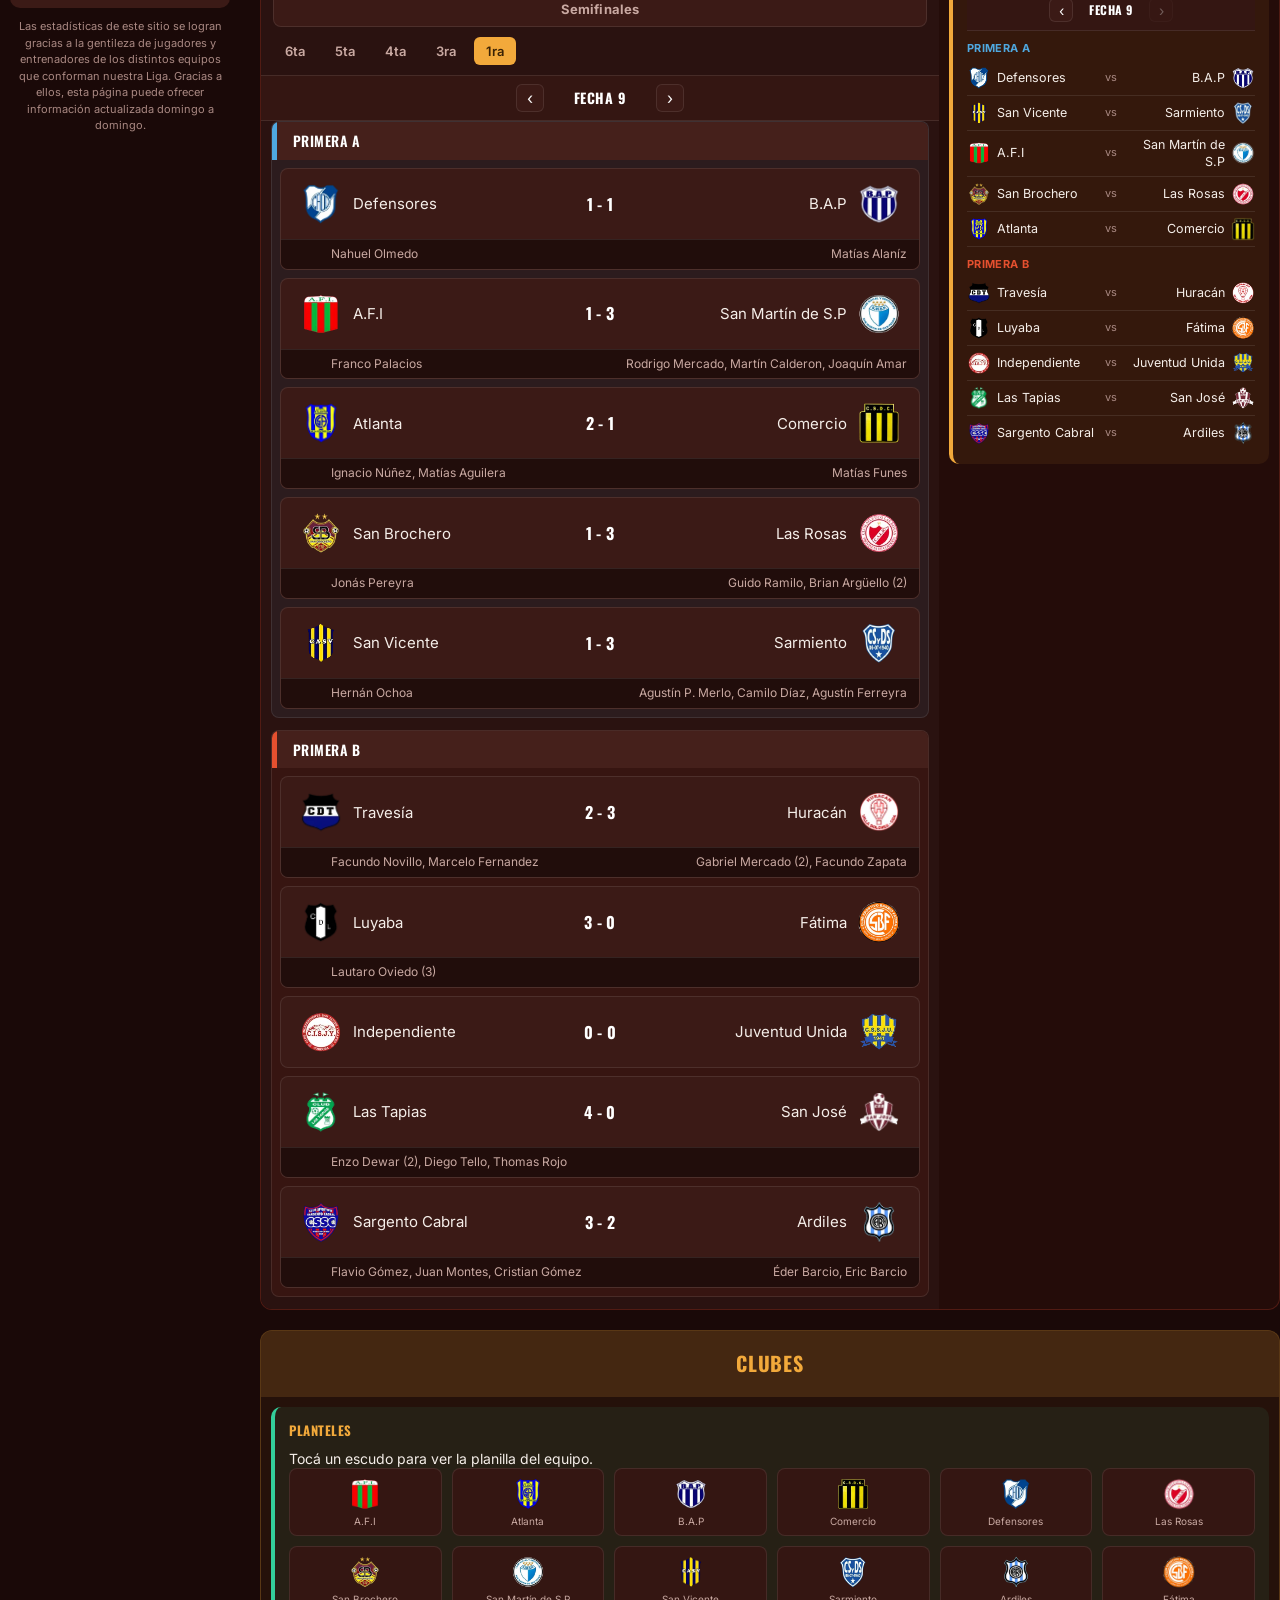
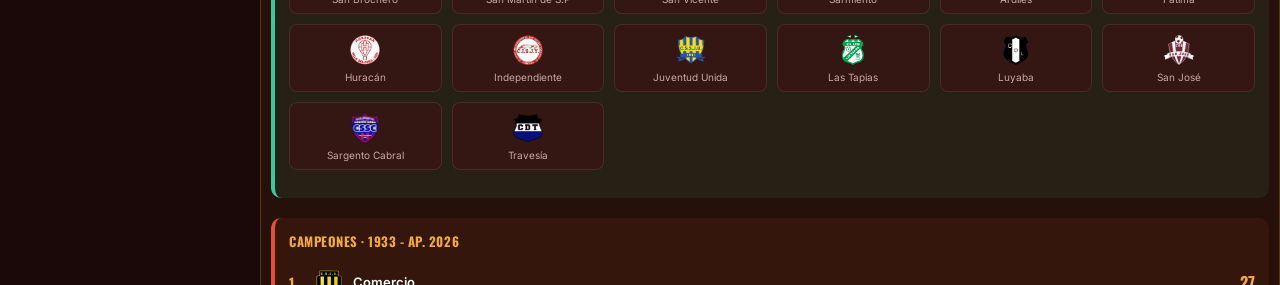
==== commit 027800b4: "Add files via upload" ====
--- a/index.html
+++ b/index.html
@@ -52,6 +52,8 @@
   <button data-target="campeones">Campeones</button>
 </nav>
 
+<div id="banner-top"></div>
+
 <div class="torneo-credit">
   <img id="torneo-logo" alt="Liga Dolorense de Fútbol">
   <span>Torneo: Liga Dolorense de Fútbol</span>
@@ -65,8 +67,6 @@
       <img id="fd-logo-desktop" alt="Fotodeportiva">
     </a>
     <p class="fd-credito">Las estadísticas de este sitio se logran gracias a la gentileza de jugadores y entrenadores de los distintos equipos que conforman nuestra Liga. Gracias a ellos, esta página puede ofrecer información actualizada domingo a domingo.</p>
-    <div class="sponsors-label">Auspiciantes</div>
-    <div class="sponsors-desktop" id="sponsors-desktop"></div>
   </div>
 
   <div class="torneo-group">
@@ -80,6 +80,7 @@
         <button data-view="valla">Valla</button>
         <button data-view="sumatoria">Tabla Gral</button>
         <button data-view="anual">Anual</button>
+        <button data-view="semifinales" class="tab-ancho">Semifinales</button>
       </div>
 
       <div id="division-chips" class="division-chips"></div>
@@ -109,8 +110,6 @@
   </div>
 
   <p class="fd-credito fd-credito-mobile">Las estadísticas de este sitio se logran gracias a la gentileza de jugadores y entrenadores de los distintos equipos que conforman nuestra Liga. Gracias a ellos, esta página puede ofrecer información actualizada domingo a domingo.</p>
-  <div class="sponsors-label sponsors-label-mobile">Auspiciantes</div>
-  <div class="sponsors-mobile" id="sponsors-mobile"></div>
 
 </div>
 
--- a/style.css
+++ b/style.css
@@ -450,30 +450,34 @@
 
 
 /* ===== Llave de semifinales (vista Posiciones) ===== */
-.llave{margin:10px 12px 14px;padding:12px 12px 10px;border-radius:12px;
-  background:rgba(233,218,198,.94);border:1px solid rgba(58,34,5,.18);}
+.llave{margin:10px 12px 14px;padding:0 0 10px;border-radius:12px;overflow:hidden;
+  background:var(--panel-alt);border:1px solid var(--border);
+  border-top:3px solid rgba(242,169,59,.45);}
+.llave-ok{border-top-color:var(--gold);}
 .llave-titulo{display:flex;align-items:center;justify-content:space-between;gap:8px;
-  margin-bottom:10px;font-family:var(--font-display);font-size:14px;font-weight:700;
-  letter-spacing:.04em;text-transform:uppercase;color:#3A2205;}
-.llave-estado{font-family:var(--font-body,inherit);font-size:10.5px;font-weight:700;
-  letter-spacing:.03em;text-transform:uppercase;padding:3px 8px;border-radius:999px;
-  background:rgba(58,34,5,.12);color:#6B4A1C;}
-.llave-ok .llave-estado{background:var(--gold);color:var(--gold-text);}
-.llave-grilla{display:grid;grid-template-columns:1fr;gap:10px;}
-.llave-serie{padding:8px 10px;border-radius:9px;background:rgba(255,255,255,.55);
-  border:1px solid rgba(58,34,5,.12);}
-.llave-serie-label{font-size:10.5px;font-weight:800;letter-spacing:.06em;text-transform:uppercase;
-  color:#8A6A3A;margin-bottom:6px;}
-.llave-slot{display:flex;align-items:center;gap:8px;min-height:30px;}
+  padding:9px 14px;background:rgba(0,0,0,.22);border-bottom:1px solid var(--border);
+  font-family:var(--font-display);font-size:14px;font-weight:600;
+  letter-spacing:.06em;text-transform:uppercase;color:var(--gold);}
+.llave-estado{font-family:var(--font);font-size:10px;font-weight:700;
+  letter-spacing:.05em;text-transform:uppercase;padding:3px 9px;border-radius:999px;
+  background:rgba(255,255,255,.07);color:var(--text-dim);border:1px solid var(--border);}
+.llave-ok .llave-estado{background:var(--gold);color:var(--gold-text);border-color:var(--gold);}
+.llave-grilla{display:grid;grid-template-columns:1fr;gap:10px;padding:12px 12px 2px;}
+.llave-serie{padding:9px 11px;border-radius:9px;background:rgba(0,0,0,.18);
+  border:1px solid var(--border);}
+.llave-serie-label{font-size:10px;font-weight:700;letter-spacing:.08em;text-transform:uppercase;
+  color:var(--text-dim);margin-bottom:7px;}
+.llave-slot{display:flex;align-items:center;gap:9px;min-height:30px;}
 .llave-slot .badge{width:26px;height:26px;flex:0 0 26px;}
-.llave-pos{flex:0 0 22px;font-family:var(--font-display);font-size:13px;font-weight:700;color:#8A6A3A;}
-.llave-nombre{font-size:13.5px;font-weight:600;color:#2E1A06;}
-.llave-slot-vacio .llave-nombre{color:#9C8468;font-style:italic;font-weight:500;}
+.llave-pos{flex:0 0 22px;font-family:var(--font-display);font-size:13px;font-weight:600;color:var(--gold);}
+.llave-nombre{font-size:13.5px;font-weight:600;color:var(--text);}
+.llave-slot-vacio .llave-pos{color:var(--text-dim);}
+.llave-slot-vacio .llave-nombre{color:var(--text-dim);font-style:italic;font-weight:500;}
 .llave-escudo-vacio{width:26px;height:26px;flex:0 0 26px;border-radius:50%;
-  border:1.5px dashed rgba(58,34,5,.3);}
-.llave-vs{margin:2px 0 2px 30px;font-size:10.5px;font-weight:800;letter-spacing:.08em;
-  text-transform:uppercase;color:#A98C63;}
-.llave-nota{margin-top:9px;font-size:11px;font-style:italic;color:#7A5E38;}
+  border:1.5px dashed rgba(255,255,255,.22);}
+.llave-vs{margin:3px 0 3px 31px;font-size:10px;font-weight:700;letter-spacing:.1em;
+  text-transform:uppercase;color:var(--text-dim);opacity:.75;}
+.llave-nota{padding:2px 14px 0;font-size:11px;font-style:italic;color:var(--text-dim);}
 @media (min-width:720px){ .llave-grilla{grid-template-columns:1fr 1fr;gap:12px;} }
 
 /* ===== Quita de puntos en la Tabla Anual ===== */
@@ -494,3 +498,44 @@
 @media (max-width:719px){
   .view-toggle button{flex:1 1 calc((100% - 12px) / 3);min-width:0;padding-left:4px;padding-right:4px;}
 }
+
+
+/* ===== Sección Semifinales ===== */
+.view-toggle button.tab-ancho{flex:1 1 100%;}
+.semi-fecha{display:flex;align-items:center;justify-content:center;padding:9px 14px;
+  background:rgba(0,0,0,.2);border-bottom:1px solid var(--border);
+  font-family:var(--font-display);font-size:13px;font-weight:600;letter-spacing:.06em;
+  text-transform:uppercase;color:var(--gold);}
+.semi-serie{margin:10px 12px;border-radius:11px;overflow:hidden;background:var(--panel-alt);
+  border:1px solid var(--border);border-top:3px solid rgba(242,169,59,.45);}
+.semi-serie-label{padding:7px 13px;background:rgba(0,0,0,.22);border-bottom:1px solid var(--border);
+  font-size:10.5px;font-weight:700;letter-spacing:.08em;text-transform:uppercase;color:var(--text-dim);}
+.semi-leg{display:grid;grid-template-columns:34px 1fr auto 1fr;align-items:center;gap:8px;padding:9px 12px;}
+.semi-leg + .semi-leg{border-top:1px solid var(--border);}
+.semi-leg .leg-tag{font-size:9.5px;font-weight:800;letter-spacing:.06em;text-transform:uppercase;
+  color:var(--gold-text);background:var(--gold);border-radius:999px;padding:3px 0;text-align:center;}
+.semi-leg[data-leg="vuelta"] .leg-tag{background:rgba(255,255,255,.12);color:var(--text-dim);}
+.semi-equipo{display:flex;align-items:center;gap:7px;min-width:0;}
+.semi-equipo.visita{flex-direction:row-reverse;}
+.semi-equipo .badge{width:26px;height:26px;flex:0 0 26px;}
+.semi-equipo span{font-size:13.5px;font-weight:600;color:var(--text);line-height:1.2;}
+.semi-hora{font-family:var(--font-display);font-size:15px;font-weight:600;color:var(--gold);
+  padding:2px 9px;border-radius:7px;background:rgba(242,169,59,.12);white-space:nowrap;
+  min-width:50px;text-align:center;}
+.semi-hora.pendiente{opacity:.45;background:rgba(255,255,255,.05);}
+.semi-marcador{font-family:var(--font-display);font-size:17px;font-weight:700;color:var(--text);
+  padding:2px 9px;white-space:nowrap;min-width:50px;text-align:center;}
+@media (max-width:460px){
+  .semi-leg{grid-template-columns:30px 1fr auto 1fr;gap:6px;padding:8px 9px;}
+  .semi-equipo span{font-size:12.5px;}
+  .semi-equipo .badge{width:23px;height:23px;flex:0 0 23px;}
+  .semi-hora{font-size:14px;padding:2px 7px;min-width:44px;}
+  .semi-marcador{font-size:16px;min-width:44px;}
+}
+
+
+/* ===== Espacio publicitario principal (arriba de todo) ===== */
+#banner-top{background:var(--header);}
+.banner-top{display:block;max-width:1320px;margin:0 auto;line-height:0;}
+.banner-top picture{display:block;}
+.banner-top img{display:block;width:100%;height:auto;}
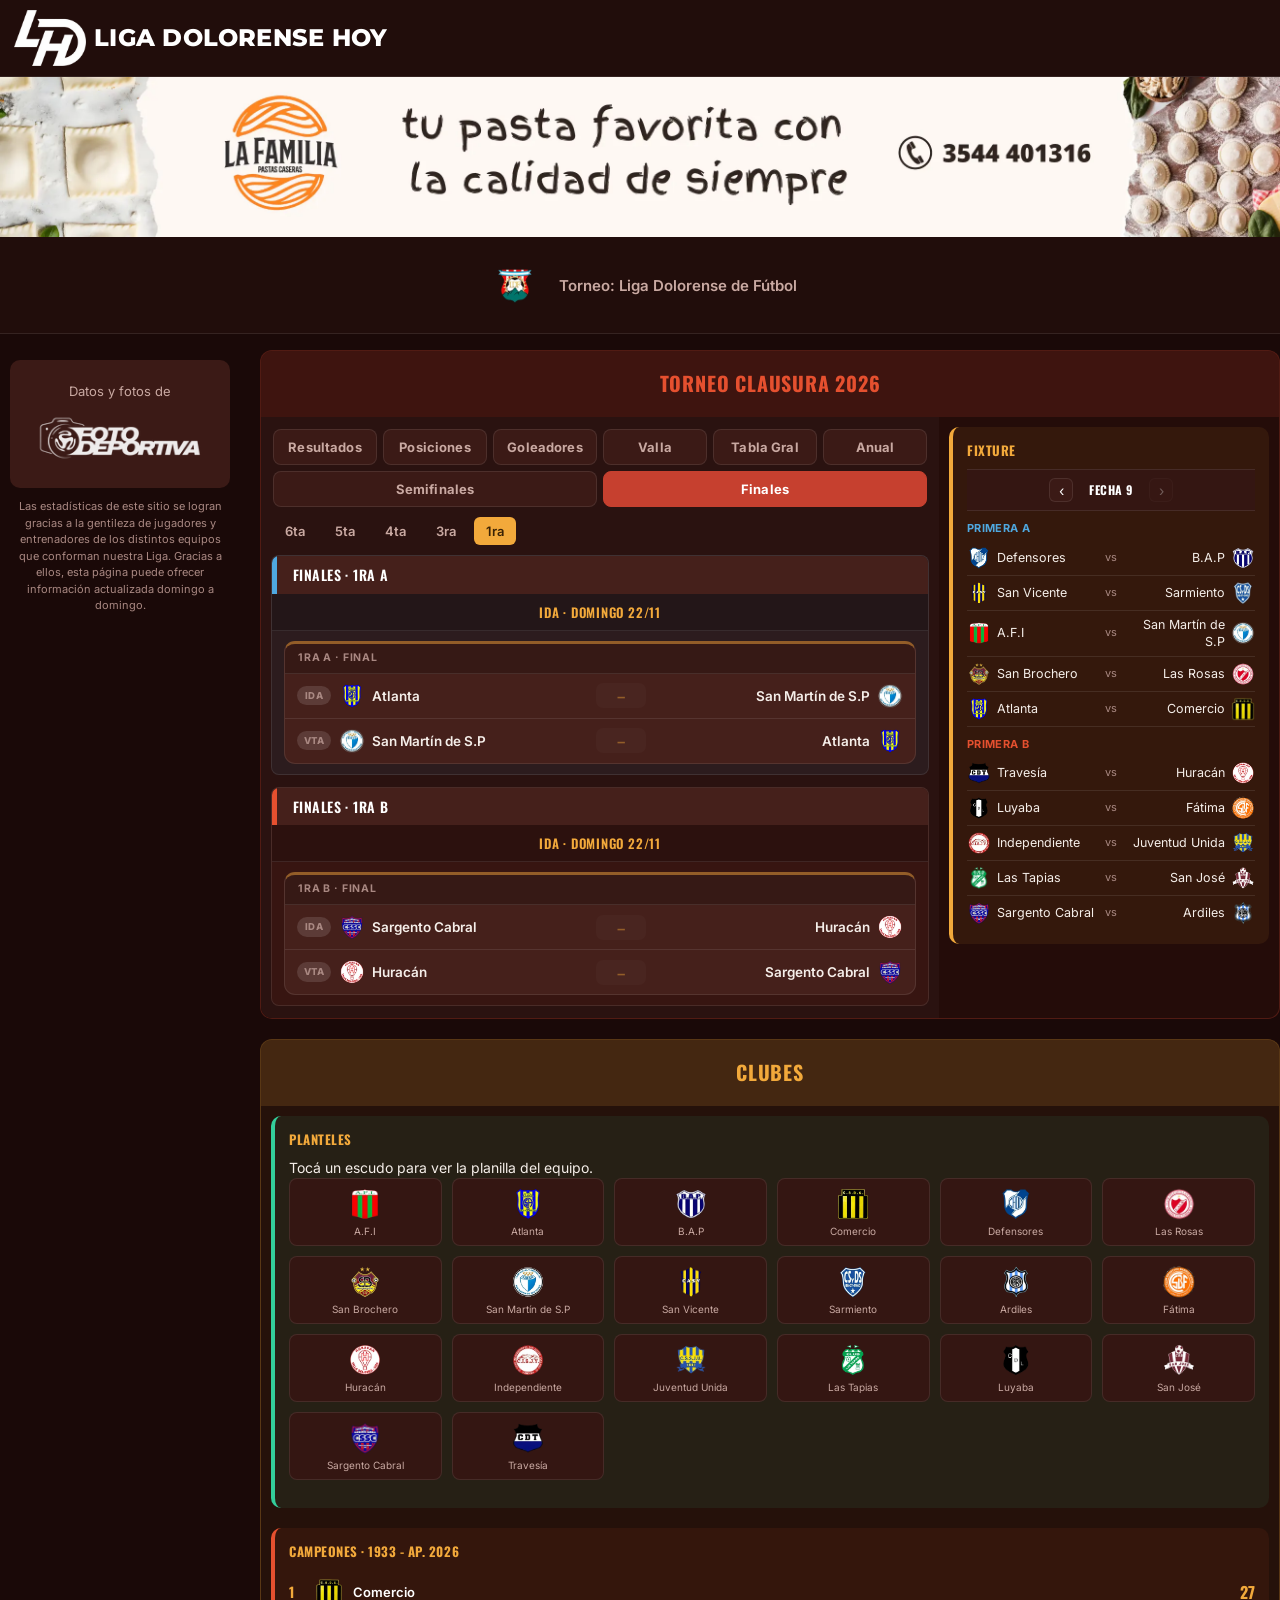
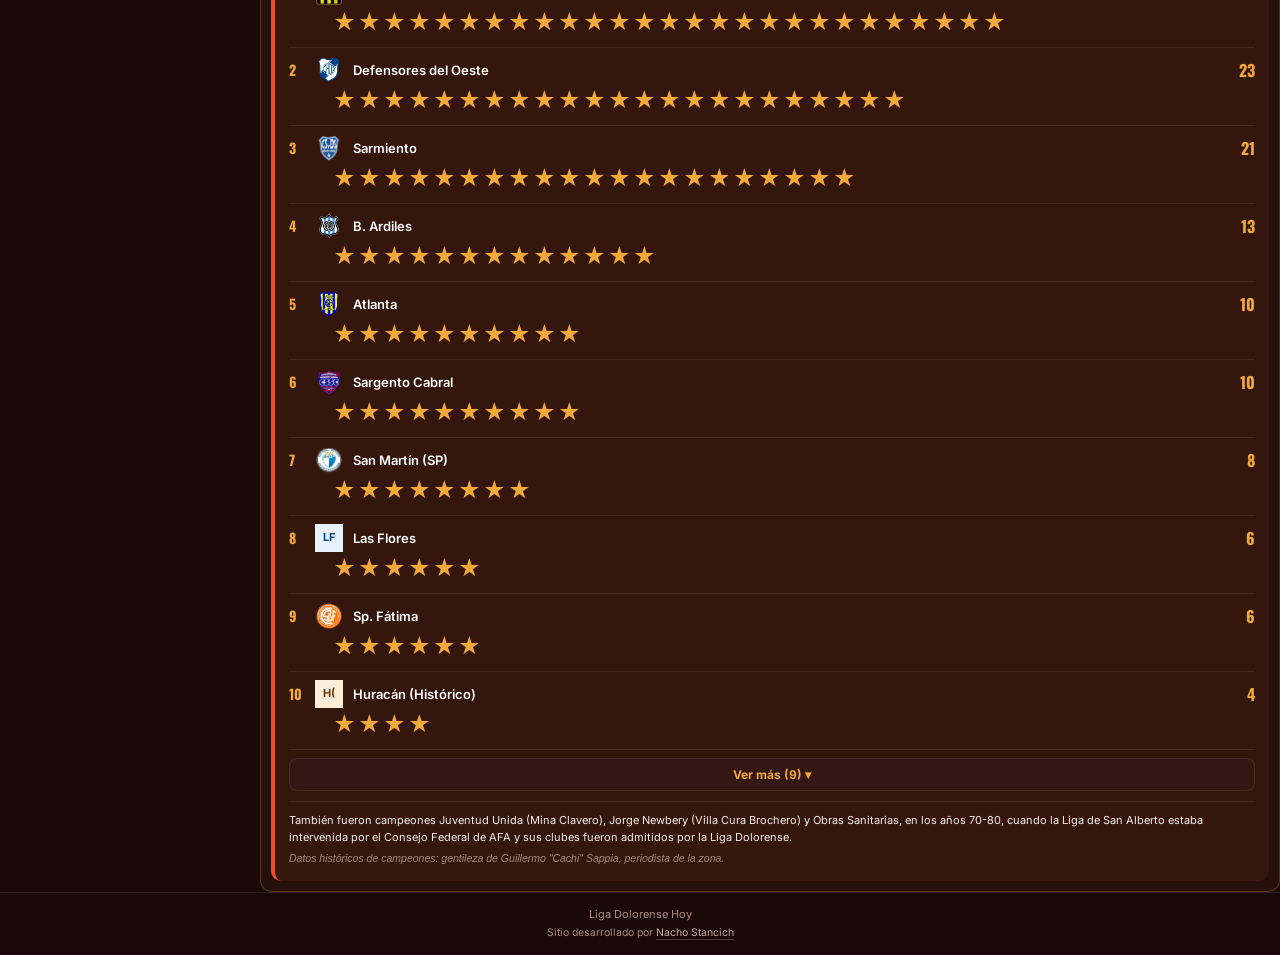
==== commit 8492fe45: "Add files via upload" ====
--- a/index.html
+++ b/index.html
@@ -81,6 +81,7 @@
         <button data-view="sumatoria">Tabla Gral</button>
         <button data-view="anual">Anual</button>
         <button data-view="semifinales" class="tab-ancho">Semifinales</button>
+        <button data-view="finales" class="tab-ancho">Finales</button>
       </div>
 
       <div id="division-chips" class="division-chips"></div>
--- a/style.css
+++ b/style.css
@@ -501,7 +501,7 @@
 
 
 /* ===== Sección Semifinales ===== */
-.view-toggle button.tab-ancho{flex:1 1 100%;}
+.view-toggle button.tab-ancho{flex:1 1 calc(50% - 3px);}
 .semi-fecha{display:flex;align-items:center;justify-content:center;padding:9px 14px;
   background:rgba(0,0,0,.2);border-bottom:1px solid var(--border);
   font-family:var(--font-display);font-size:13px;font-weight:600;letter-spacing:.06em;
@@ -510,15 +510,15 @@
   border:1px solid var(--border);border-top:3px solid rgba(242,169,59,.45);}
 .semi-serie-label{padding:7px 13px;background:rgba(0,0,0,.22);border-bottom:1px solid var(--border);
   font-size:10.5px;font-weight:700;letter-spacing:.08em;text-transform:uppercase;color:var(--text-dim);}
-.semi-leg{display:grid;grid-template-columns:34px 1fr auto 1fr;align-items:center;gap:8px;padding:9px 12px;}
-.semi-leg + .semi-leg{border-top:1px solid var(--border);}
+.semi-leg{display:grid;grid-template-columns:34px minmax(0,1fr) auto minmax(0,1fr);align-items:center;gap:8px;padding:9px 12px;}
+.semi-leg-wrap + .semi-leg-wrap{border-top:1px solid var(--border);}
 .semi-leg .leg-tag{font-size:9.5px;font-weight:800;letter-spacing:.06em;text-transform:uppercase;
   color:var(--gold-text);background:var(--gold);border-radius:999px;padding:3px 0;text-align:center;}
 .semi-leg[data-leg="vuelta"] .leg-tag{background:rgba(255,255,255,.12);color:var(--text-dim);}
 .semi-equipo{display:flex;align-items:center;gap:7px;min-width:0;}
 .semi-equipo.visita{flex-direction:row-reverse;}
 .semi-equipo .badge{width:26px;height:26px;flex:0 0 26px;}
-.semi-equipo span{font-size:13.5px;font-weight:600;color:var(--text);line-height:1.2;}
+.semi-equipo span{font-size:13.5px;font-weight:600;color:var(--text);line-height:1.2;min-width:0;overflow-wrap:break-word;hyphens:auto;}
 .semi-hora{font-family:var(--font-display);font-size:15px;font-weight:600;color:var(--gold);
   padding:2px 9px;border-radius:7px;background:rgba(242,169,59,.12);white-space:nowrap;
   min-width:50px;text-align:center;}
@@ -526,9 +526,11 @@
 .semi-marcador{font-family:var(--font-display);font-size:17px;font-weight:700;color:var(--text);
   padding:2px 9px;white-space:nowrap;min-width:50px;text-align:center;}
 @media (max-width:460px){
-  .semi-leg{grid-template-columns:30px 1fr auto 1fr;gap:6px;padding:8px 9px;}
+  .semi-leg{grid-template-columns:28px minmax(0,1fr) auto minmax(0,1fr);gap:5px;padding:8px 7px;}
   .semi-equipo span{font-size:12.5px;}
-  .semi-equipo .badge{width:23px;height:23px;flex:0 0 23px;}
+  .semi-equipo{gap:5px;}
+  .semi-equipo .badge{width:21px;height:21px;flex:0 0 21px;}
+  .semi-marcador-box,.score-box{margin:0 1px;}
   .semi-hora{font-size:14px;padding:2px 7px;min-width:44px;}
   .semi-marcador{font-size:16px;min-width:44px;}
 }
@@ -539,3 +541,37 @@
 .banner-top{display:block;max-width:1320px;margin:0 auto;line-height:0;}
 .banner-top picture{display:block;}
 .banner-top img{display:block;width:100%;height:auto;}
+
+/* Autores de los goles dentro de las series de semifinales */
+.semi-scorers{background:rgba(0,0,0,.22);border-top:1px solid var(--border);
+  padding:6px 12px 7px 46px;line-height:1.35;}
+.semi-nota{padding:6px 12px 8px;font-size:11px;font-style:italic;color:var(--text-dim);
+  background:rgba(0,0,0,.22);}
+@media (max-width:460px){ .semi-scorers{padding-left:40px;padding-right:9px;} }
+
+/* Penales entre paréntesis y el global debajo del marcador de la vuelta */
+.semi-marcador.con-penales{font-size:15px;letter-spacing:-.01em;}
+.semi-marcador .pen,.score .pen{font-size:.8em;font-weight:700;opacity:.9;
+  vertical-align:.1em;margin:0 1px;}
+.semi-marcador-box,.score-box{display:flex;flex-direction:column;align-items:center;
+  justify-content:center;gap:1px;margin:0 4px;}
+.semi-global{font-size:10.5px;font-weight:800;color:var(--gold);white-space:nowrap;
+  letter-spacing:.01em;}
+/* que el marcador nunca toque el nombre del visitante */
+.semi-hora{margin:0 4px;}
+.score.con-penales{font-size:14px;letter-spacing:-.01em;white-space:nowrap;}
+@media (max-width:460px){
+  .semi-marcador.con-penales{font-size:13.5px;min-width:0;padding:2px 1px;}
+  .semi-marcador,.semi-hora{min-width:36px;padding:2px 4px;}
+  .semi-global{font-size:9.5px;}
+  .semi-marcador,.semi-hora{margin:0 2px;}
+  .score.con-penales{font-size:12.5px;}
+}
+
+/* La etiqueta Ida/Vta en dorado cuando ese partido ya se jugó */
+.semi-leg[data-jugado="si"] .leg-tag{background:var(--gold);color:var(--gold-text);}
+.semi-leg[data-jugado="no"] .leg-tag{background:rgba(255,255,255,.12);color:var(--text-dim);}
+
+/* Cuando todavía no hay fecha confirmada para la serie */
+.semi-fecha.sin-fecha{color:var(--text-dim);font-style:italic;text-transform:none;
+  letter-spacing:0;font-weight:500;font-family:var(--font);font-size:12px;}
